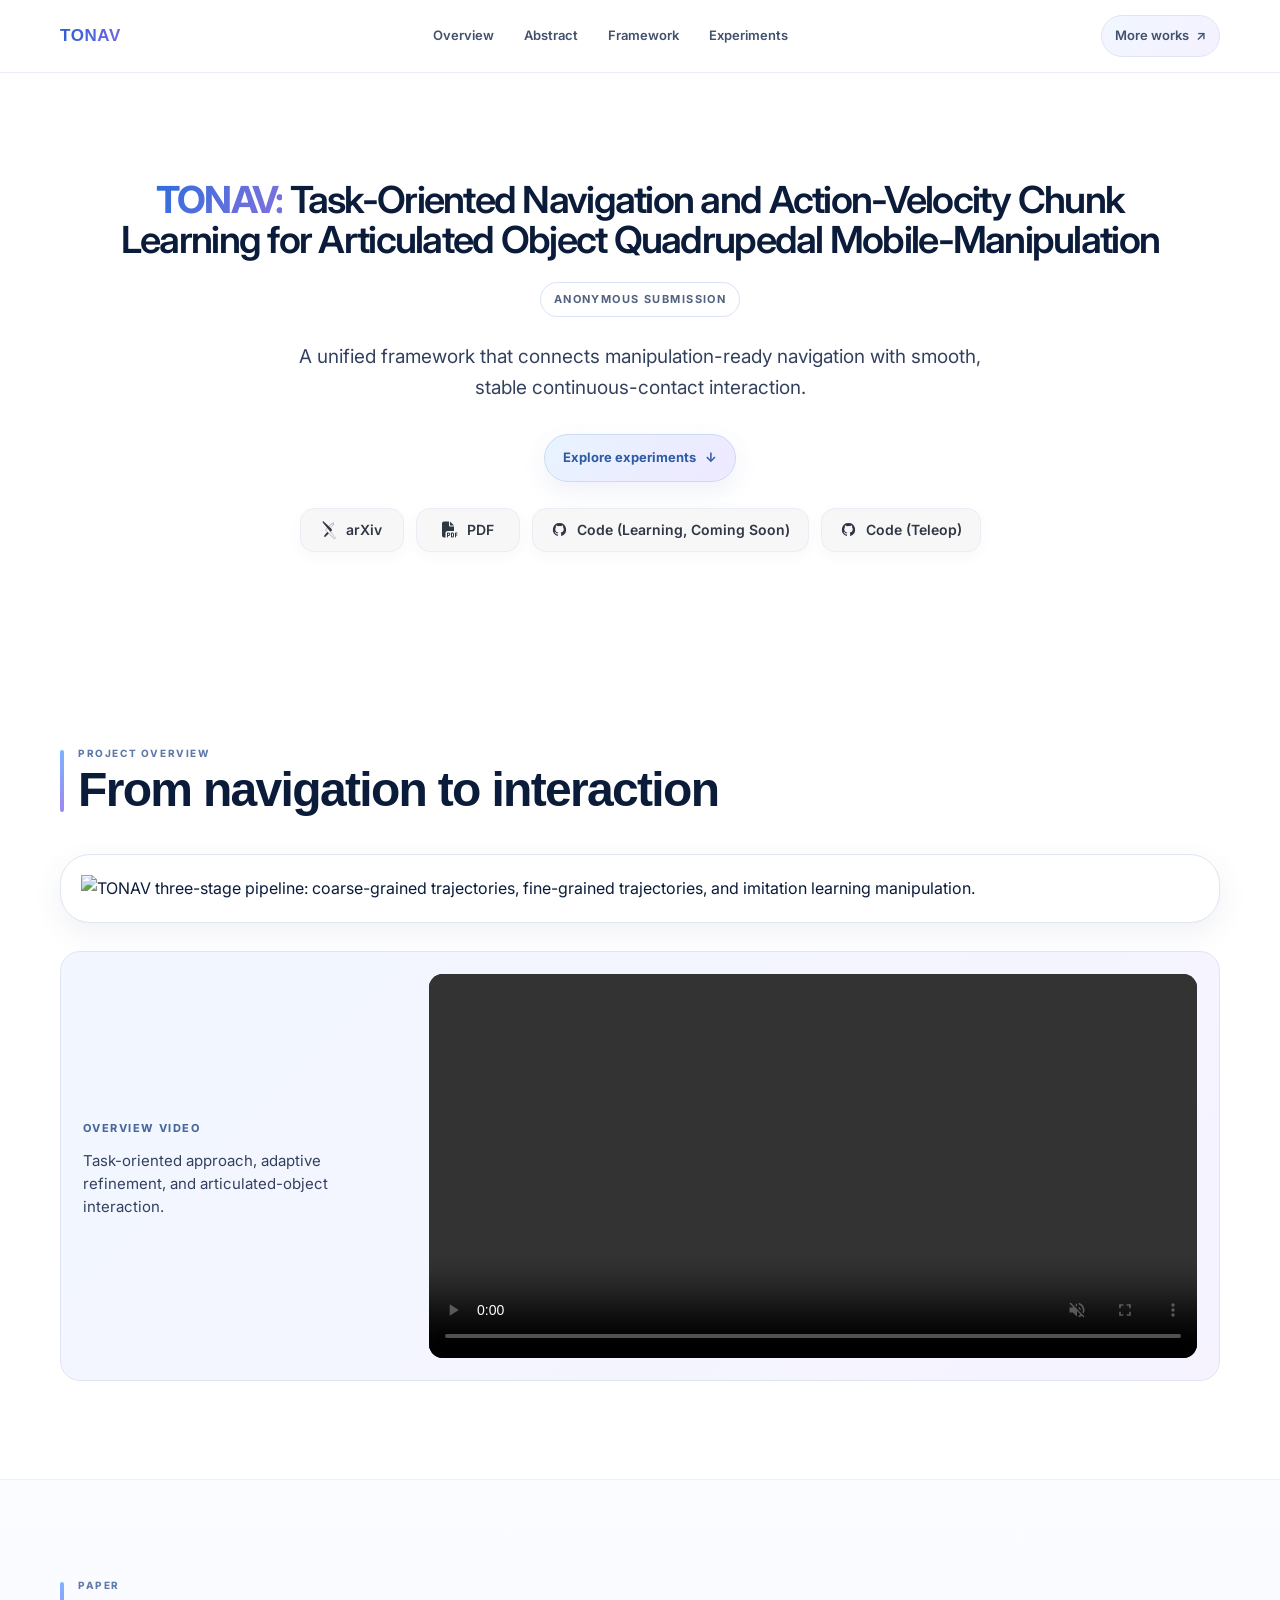
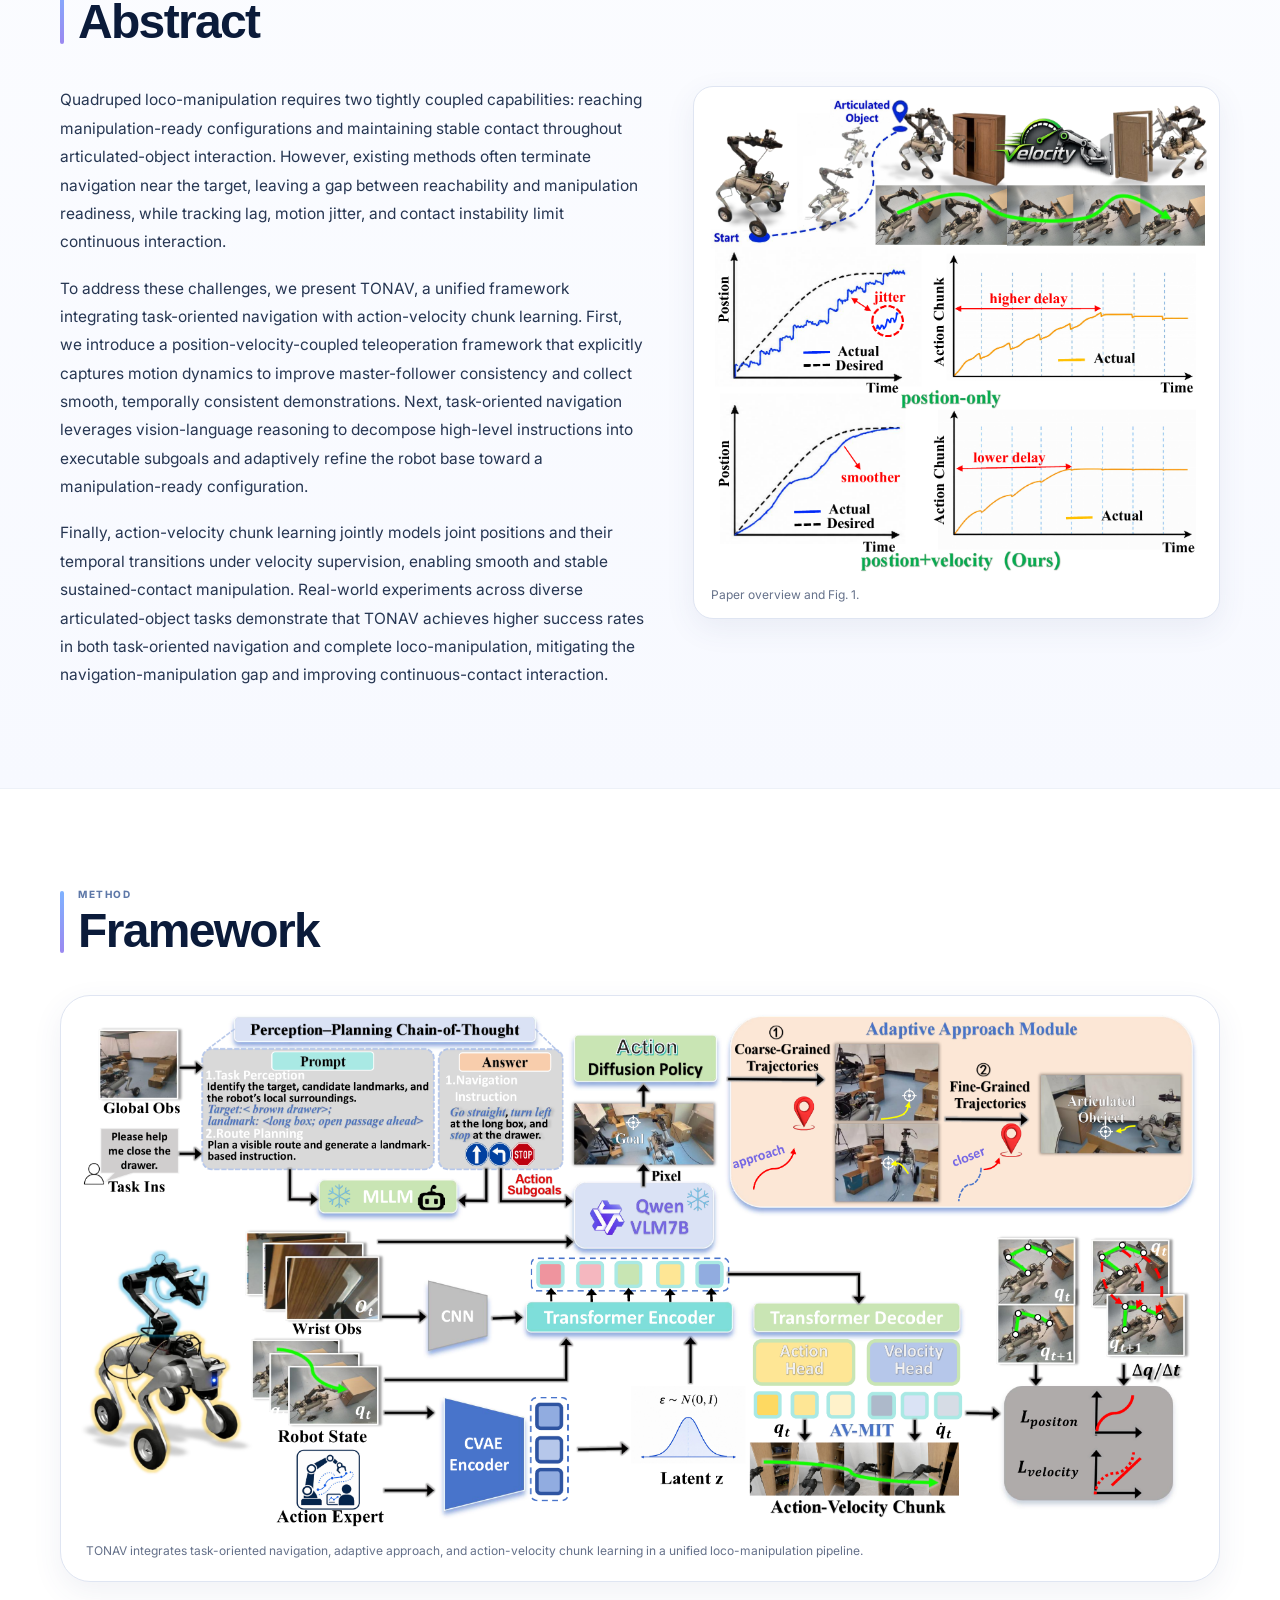
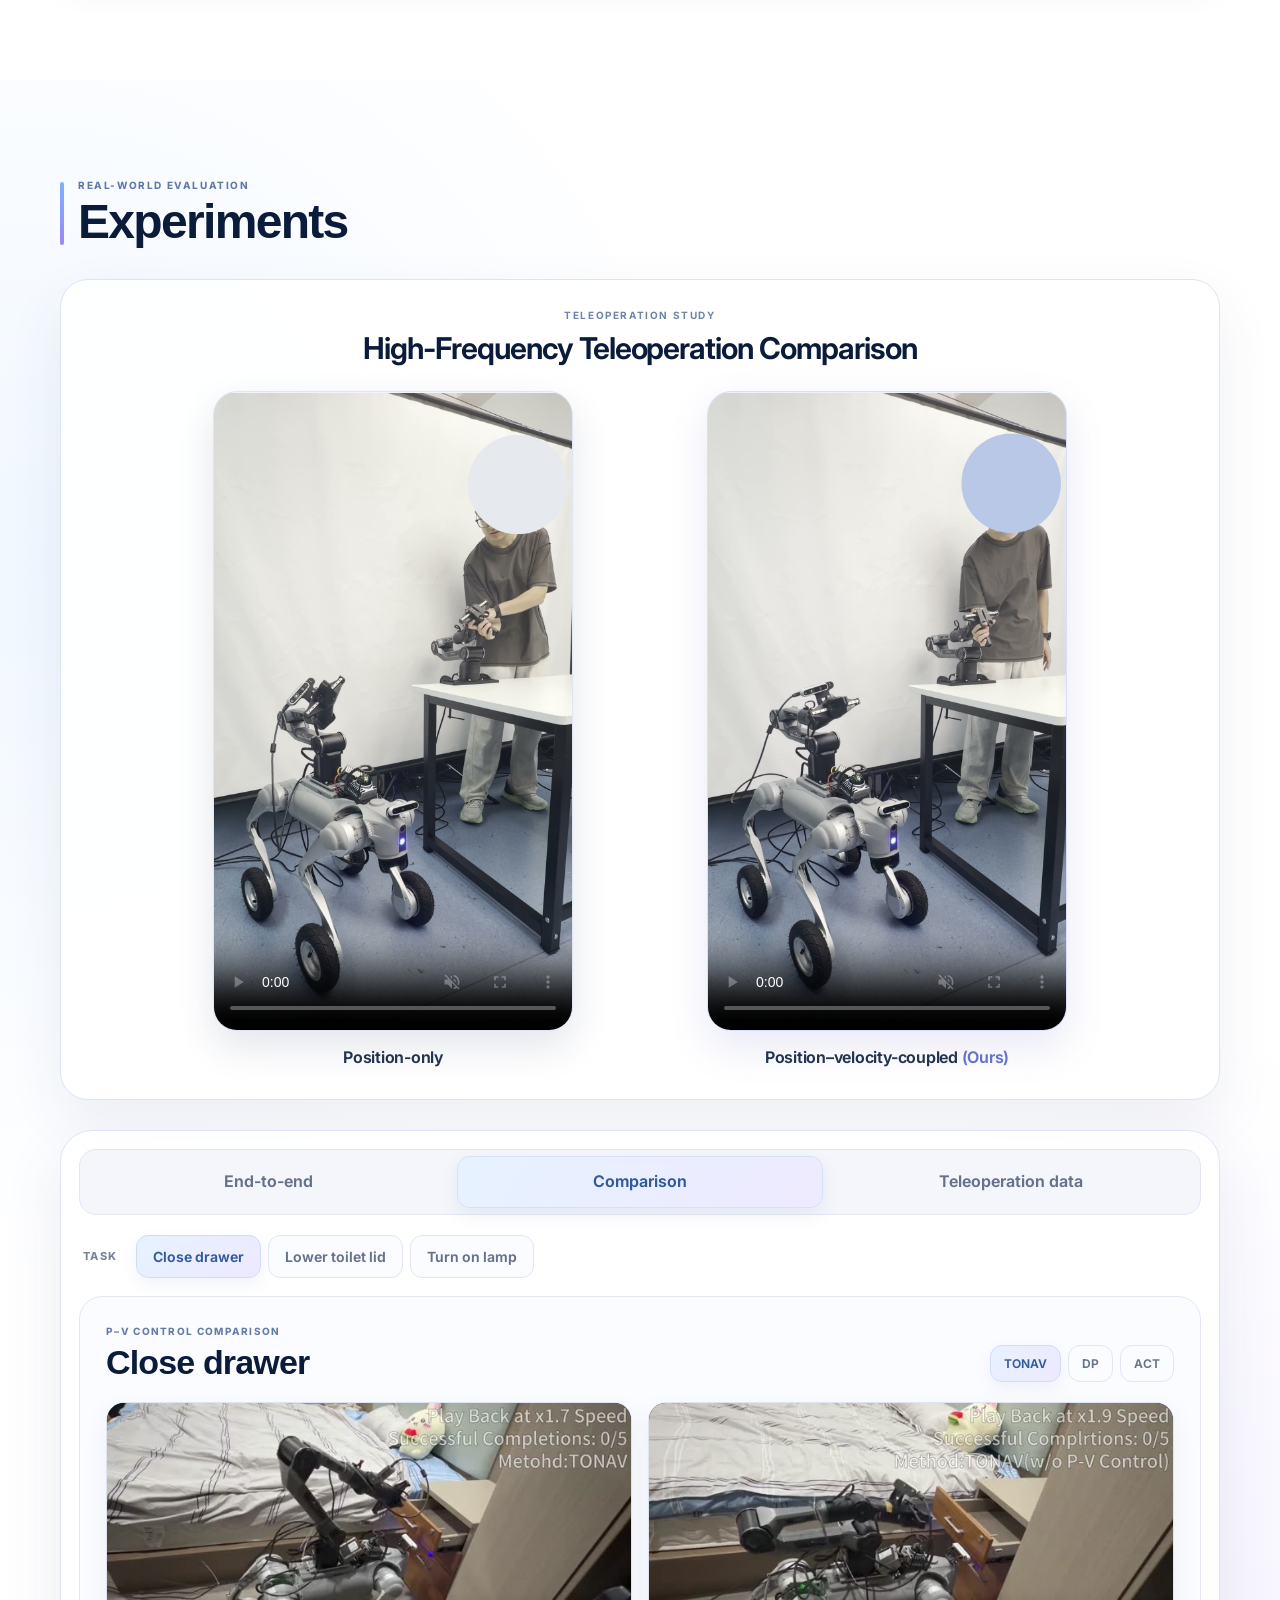
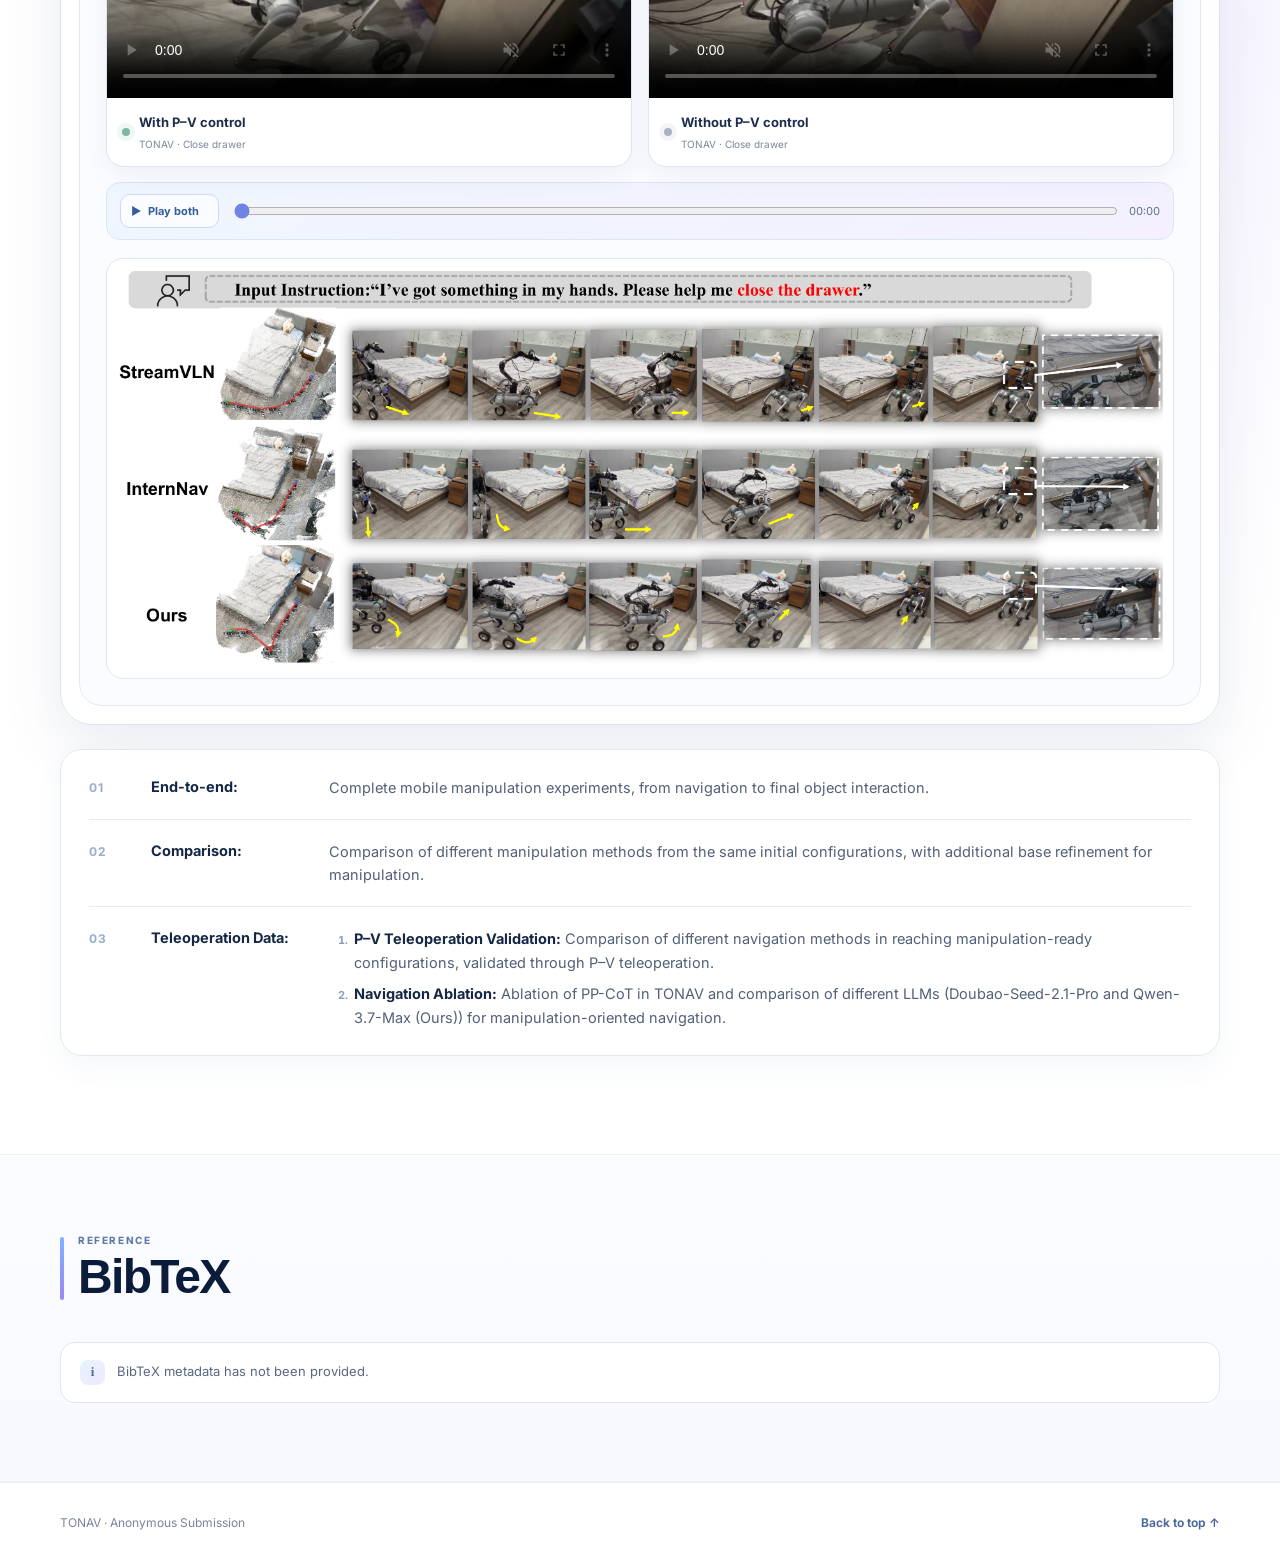
==== index.html @ 6c4e2a6d "Add high-frequency teleoperation comparison" ====
<!doctype html>
<html lang="en">
<head>
  <meta charset="utf-8">
  <meta name="viewport" content="width=device-width, initial-scale=1">
  <meta name="theme-color" content="#f7f9ff">
  <meta name="description" content="TONAV: Task-Oriented Navigation and Action-Velocity Chunk Learning for Articulated Object Quadrupedal Mobile-Manipulation.">
  <meta property="og:title" content="TONAV">
  <meta property="og:description" content="Task-Oriented Navigation and Action-Velocity Chunk Learning for Articulated Object Quadrupedal Mobile-Manipulation.">
  <meta property="og:type" content="website">
  <meta property="og:url" content="https://anonymoussdaui.github.io/TONAV/">
  <meta property="og:image" content="https://anonymoussdaui.github.io/TONAV/static/images/web.png">
  <title>TONAV</title>

  <link rel="icon" type="image/png" sizes="64x64" href="static/images/favicon.png?v=20260811">
  <link rel="apple-touch-icon" href="static/images/tonav-logo.png?v=20260811">
  <link rel="preconnect" href="https://fonts.googleapis.com">
  <link rel="preconnect" href="https://fonts.gstatic.com" crossorigin>
  <link href="https://fonts.googleapis.com/css2?family=Inter:wght@400;500;600;700&amp;display=swap" rel="stylesheet">
  <link rel="stylesheet" href="static/css/index.css?v=20260821-1">
  <script src="static/js/index.js?v=20260820-4" defer></script>
</head>

<body>
  <a class="skip-link" href="#main-content">Skip to content</a>

  <header class="site-header">
    <nav class="nav-shell" aria-label="Primary navigation">
      <a class="brand" href="#top" aria-label="TONAV home">TONAV</a>
      <div class="nav-links">
        <a href="#overview">Overview</a>
        <a href="#abstract">Abstract</a>
        <a href="#framework">Framework</a>
        <a href="#experiments">Experiments</a>
      </div>
      <button class="works-trigger" type="button" aria-expanded="false" aria-controls="works-menu">
        More works
        <span aria-hidden="true">↗</span>
      </button>
      <div class="works-menu" id="works-menu" hidden>
        <p class="works-label">Related projects</p>
        <a href="https://haochen611.github.io/UFG/" target="_blank" rel="noopener noreferrer">
          <span>UFG</span>
          <span aria-hidden="true">↗</span>
        </a>
        <a href="https://siiuuuuuu.github.io/DexPIE/" target="_blank" rel="noopener noreferrer">
          <span>DexPIE</span>
          <span aria-hidden="true">↗</span>
        </a>
      </div>
    </nav>
  </header>

  <main id="main-content">
    <section class="hero" id="top">
      <div class="hero-orb hero-orb-one" aria-hidden="true"></div>
      <div class="hero-orb hero-orb-two" aria-hidden="true"></div>
      <div class="page-shell hero-content">
        <h1>
          <span class="hero-title-line"><span class="hero-title-brand">TONAV:</span> Task-Oriented Navigation and Action-Velocity Chunk</span>
          <span class="hero-title-line">Learning for Articulated Object Quadrupedal Mobile-Manipulation</span>
        </h1>
        <p class="eyebrow hero-title-submission">Anonymous Submission</p>
        <p class="hero-summary">A unified framework that connects manipulation-ready navigation with smooth, stable continuous-contact interaction.</p>
        <a class="hero-link" href="#experiments">Explore experiments <span aria-hidden="true">↓</span></a>
        <div class="hero-resources" aria-label="Project resources">
          <button class="resource-pill resource-pill--compact" type="button">
            <img class="resource-icon resource-icon--arxiv" src="static/images/icons/arxiv.svg" alt="" aria-hidden="true">
            <span>arXiv</span>
          </button>
          <button class="resource-pill resource-pill--compact" type="button">
            <img class="resource-icon resource-icon--pdf" src="static/images/icons/file-pdf.svg" alt="" aria-hidden="true">
            <span>PDF</span>
          </button>
          <button class="resource-pill" type="button">
            <svg class="resource-icon resource-icon--github" viewBox="0 0 24 24" aria-hidden="true">
              <path d="M12 2.8a9.35 9.35 0 0 0-2.96 18.22c.47.09.64-.2.64-.45v-1.8c-2.62.57-3.17-1.11-3.17-1.11-.43-1.09-1.05-1.38-1.05-1.38-.86-.59.07-.58.07-.58.95.07 1.45.98 1.45.98.85 1.45 2.22 1.03 2.76.79.09-.61.33-1.03.6-1.27-2.09-.24-4.29-1.05-4.29-4.65 0-1.03.37-1.87.97-2.53-.1-.24-.42-1.2.09-2.5 0 0 .79-.25 2.58.97A8.9 8.9 0 0 1 12 7.18c.8 0 1.58.1 2.32.31 1.79-1.22 2.58-.97 2.58-.97.51 1.3.19 2.26.09 2.5.6.66.97 1.5.97 2.53 0 3.61-2.2 4.4-4.3 4.64.34.29.64.87.64 1.76v2.62c0 .25.17.54.65.45A9.35 9.35 0 0 0 12 2.8Z"></path>
            </svg>
            <span>Code (Learning, Coming Soon)</span>
          </button>
          <button class="resource-pill" type="button">
            <svg class="resource-icon resource-icon--github" viewBox="0 0 24 24" aria-hidden="true">
              <path d="M12 2.8a9.35 9.35 0 0 0-2.96 18.22c.47.09.64-.2.64-.45v-1.8c-2.62.57-3.17-1.11-3.17-1.11-.43-1.09-1.05-1.38-1.05-1.38-.86-.59.07-.58.07-.58.95.07 1.45.98 1.45.98.85 1.45 2.22 1.03 2.76.79.09-.61.33-1.03.6-1.27-2.09-.24-4.29-1.05-4.29-4.65 0-1.03.37-1.87.97-2.53-.1-.24-.42-1.2.09-2.5 0 0 .79-.25 2.58.97A8.9 8.9 0 0 1 12 7.18c.8 0 1.58.1 2.32.31 1.79-1.22 2.58-.97 2.58-.97.51 1.3.19 2.26.09 2.5.6.66.97 1.5.97 2.53 0 3.61-2.2 4.4-4.3 4.64.34.29.64.87.64 1.76v2.62c0 .25.17.54.65.45A9.35 9.35 0 0 0 12 2.8Z"></path>
            </svg>
            <span>Code (Teleop)</span>
          </button>
        </div>
      </div>
    </section>

    <section class="content-section overview-section" id="overview">
      <div class="page-shell">
        <div class="section-heading">
          <p>Project overview</p>
          <h2>From navigation to interaction</h2>
        </div>
        <figure class="media-card overview-figure">
          <img src="static/images/web.png" alt="TONAV three-stage pipeline: coarse-grained trajectories, fine-grained trajectories, and imitation learning manipulation.">
        </figure>
        <div class="project-video-card">
          <div class="project-video-copy">
            <span>Overview video</span>
            <p>Task-oriented approach, adaptive refinement, and articulated-object interaction.</p>
          </div>
          <video controls muted loop playsinline preload="metadata">
            <source src="static/videos/banner_video.mp4" type="video/mp4">
          </video>
        </div>
      </div>
    </section>

    <section class="content-section soft-section" id="abstract">
      <div class="page-shell">
        <div class="section-heading">
          <p>Paper</p>
          <h2>Abstract</h2>
        </div>
        <div class="abstract-layout">
          <div class="abstract-copy">
            <p>Quadruped loco-manipulation requires two tightly coupled capabilities: reaching manipulation-ready configurations and maintaining stable contact throughout articulated-object interaction. However, existing methods often terminate navigation near the target, leaving a gap between reachability and manipulation readiness, while tracking lag, motion jitter, and contact instability limit continuous interaction.</p>
            <p>To address these challenges, we present TONAV, a unified framework integrating task-oriented navigation with action-velocity chunk learning. First, we introduce a position-velocity-coupled teleoperation framework that explicitly captures motion dynamics to improve master-follower consistency and collect smooth, temporally consistent demonstrations. Next, task-oriented navigation leverages vision-language reasoning to decompose high-level instructions into executable subgoals and adaptively refine the robot base toward a manipulation-ready configuration.</p>
            <p>Finally, action-velocity chunk learning jointly models joint positions and their temporal transitions under velocity supervision, enabling smooth and stable sustained-contact manipulation. Real-world experiments across diverse articulated-object tasks demonstrate that TONAV achieves higher success rates in both task-oriented navigation and complete loco-manipulation, mitigating the navigation-manipulation gap and improving continuous-contact interaction.</p>
          </div>
          <figure class="paper-figure">
            <a class="figure-link" href="static/pdfs/fig1.pdf" target="_blank" rel="noopener noreferrer" aria-label="Open Figure 1 as a high-resolution PDF">
              <img src="static/images/fig1-hd.png" alt="Illustration of articulated-object quadrupedal loco-manipulation and the effect of position-velocity coupling." loading="lazy">
            </a>
            <figcaption>Paper overview and Fig. 1.</figcaption>
          </figure>
        </div>
      </div>
    </section>

    <section class="content-section" id="framework">
      <div class="page-shell">
        <div class="section-heading">
          <p>Method</p>
          <h2>Framework</h2>
        </div>
        <figure class="media-card framework-figure">
          <a class="figure-link" href="static/pdfs/pipeline.pdf" target="_blank" rel="noopener noreferrer" aria-label="Open the TONAV pipeline as a high-resolution PDF">
            <img src="static/images/pipeline-hd.png" alt="TONAV framework integrating perception-planning chain-of-thought, adaptive approach, and action-velocity chunk learning." loading="lazy">
          </a>
          <figcaption>TONAV integrates task-oriented navigation, adaptive approach, and action-velocity chunk learning in a unified loco-manipulation pipeline.</figcaption>
        </figure>
      </div>
    </section>

    <section class="content-section experiment-section" id="experiments">
      <div class="page-shell">
        <div class="section-heading experiment-heading">
          <p>Real-world evaluation</p>
          <h2>Experiments</h2>
        </div>

        <section class="teleop-comparison" aria-labelledby="teleop-comparison-title">
          <div class="teleop-comparison-heading">
            <p>Teleoperation study</p>
            <h3 id="teleop-comparison-title">High-Frequency Teleoperation Comparison</h3>
          </div>
          <div class="teleop-comparison-grid">
            <article class="teleop-comparison-card">
              <div class="teleop-comparison-media">
                <video controls muted loop playsinline preload="metadata" poster="static/videos/experiments/high-frequency-teleoperation/position-only.jpg?v=20260821-2" aria-label="Position-only high-frequency teleoperation demonstration">
                  <source src="static/videos/experiments/high-frequency-teleoperation/position-only.mp4?v=20260821-2" type="video/mp4">
                </video>
              </div>
              <p class="teleop-comparison-label">Position-only</p>
            </article>
            <article class="teleop-comparison-card teleop-comparison-card--ours">
              <div class="teleop-comparison-media">
                <video controls muted loop playsinline preload="metadata" poster="static/videos/experiments/high-frequency-teleoperation/position-velocity-coupled.jpg?v=20260821-2" aria-label="Position-velocity-coupled high-frequency teleoperation demonstration">
                  <source src="static/videos/experiments/high-frequency-teleoperation/position-velocity-coupled.mp4?v=20260821-2" type="video/mp4">
                </video>
              </div>
              <p class="teleop-comparison-label">Position–velocity-coupled <span>(Ours)</span></p>
            </article>
          </div>
        </section>

        <div class="experiment-browser" data-experiment-browser>
          <div class="experiment-tabs" role="tablist" aria-label="Experiment category">
            <button type="button" role="tab" aria-selected="false" data-mode="endtoend">End-to-end</button>
            <button class="is-active" type="button" role="tab" aria-selected="true" data-mode="comparison">Comparison</button>
            <button type="button" role="tab" aria-selected="false" data-mode="teledata">Teleoperation data</button>
          </div>

          <div class="experiment-controls" aria-label="Experiment task">
            <span class="control-label">Task</span>
            <div class="segmented-control" role="group" aria-label="Select a task">
              <button class="is-active" type="button" data-task="close-drawer">Close drawer</button>
              <button type="button" data-task="lower-toilet-lid">Lower toilet lid</button>
              <button type="button" data-task="turn-on-lamp">Turn on lamp</button>
            </div>
          </div>

          <section class="experiment-panel" role="tabpanel" data-panel="endtoend" hidden>
            <div class="panel-topline">
              <div>
                <p class="panel-kicker">Complete pipeline</p>
                <h3 data-endtoend-title>Close drawer</h3>
              </div>
            </div>
            <article class="video-card video-card-wide">
              <div class="video-frame">
                <video controls muted loop playsinline preload="metadata" data-endtoend-video>
                  <source src="static/videos/experiments/endtoend/close-drawer.mp4" type="video/mp4">
                </video>
              </div>
              <div class="video-meta">
                <span>End-to-end</span>
                <strong data-endtoend-caption>Close drawer</strong>
              </div>
            </article>
          </section>

          <section class="experiment-panel is-active" role="tabpanel" data-panel="comparison">
            <div class="panel-topline comparison-topline">
              <div>
                <p class="panel-kicker">P–V control comparison</p>
                <h3 data-comparison-title>Close drawer</h3>
              </div>
              <div class="method-control" role="group" aria-label="Select comparison method">
                <button class="is-active" type="button" data-method="tonav">TONAV</button>
                <button type="button" data-method="dp">DP</button>
                <button type="button" data-method="act">ACT</button>
              </div>
            </div>

            <div class="comparison-grid">
              <article class="video-card">
                <div class="video-frame">
                  <video controls muted loop playsinline preload="metadata" data-comparison-video="with-pv">
                    <source src="static/videos/experiments/comparison/close-drawer/tonav-with-pv.mp4" type="video/mp4">
                  </video>
                </div>
                <div class="video-meta">
                  <span class="status-dot" aria-hidden="true"></span>
                  <strong>With P–V control</strong>
                  <small data-comparison-caption="with-pv">TONAV · Close drawer</small>
                </div>
              </article>
              <article class="video-card">
                <div class="video-frame">
                  <video controls muted loop playsinline preload="metadata" data-comparison-video="without-pv">
                    <source src="static/videos/experiments/comparison/close-drawer/tonav-without-pv.mp4" type="video/mp4">
                  </video>
                </div>
                <div class="video-meta">
                  <span class="status-dot status-dot-muted" aria-hidden="true"></span>
                  <strong>Without P–V control</strong>
                  <small data-comparison-caption="without-pv">TONAV · Close drawer</small>
                </div>
              </article>
            </div>

            <div class="sync-bar">
              <button class="sync-button" type="button" data-sync-toggle>
                <span data-sync-symbol aria-hidden="true">▶</span>
                <span data-sync-label>Play both</span>
              </button>
              <input class="sync-range" type="range" min="0" max="1000" value="0" aria-label="Synchronized video position" data-sync-range>
              <span class="sync-time" data-sync-time>00:00</span>
            </div>

            <figure class="qualitative-figure">
              <a class="figure-link" href="static/pdfs/comparison.pdf" target="_blank" rel="noopener noreferrer" aria-label="Open the qualitative comparison as a high-resolution PDF">
                <img src="static/images/comparison-hd.png" alt="Qualitative trajectory comparison between StreamVLN, InternNav, and TONAV." loading="lazy">
              </a>
            </figure>
          </section>

          <section class="experiment-panel" role="tabpanel" data-panel="teledata" hidden>
            <div class="teledata-block teledata-block-pv">
              <div class="panel-topline teledata-topline">
                <div>
                  <p class="panel-kicker">P–V Teleoperation</p>
                  <h3 data-teledata-title>Close drawer</h3>
                </div>
                <div class="method-control" role="group" aria-label="Select teleoperation navigation setting">
                  <button class="is-active" type="button" data-teledata-method="tonav">TONAV</button>
                  <button type="button" data-teledata-method="internnav">InternNav</button>
                  <button type="button" data-teledata-method="streamvln">StreamVLN</button>
                </div>
              </div>
              <article class="video-card teledata-card">
                <div class="video-frame">
                  <video controls muted loop playsinline preload="metadata" data-teledata-video>
                    <source src="static/videos/experiments/teledata/close-drawer/tonav.mp4" type="video/mp4">
                  </video>
                </div>
                <div class="video-meta">
                  <span>Full-resolution demonstration</span>
                  <strong data-teledata-caption>TONAV · Close drawer</strong>
                </div>
              </article>
            </div>

            <div class="teledata-block navigation-ablation">
              <div class="ablation-heading">
                <div>
                  <p class="panel-kicker">Navigation Ablation</p>
                  <h3 data-ablation-title>Close drawer</h3>
                </div>
              </div>

              <div class="ablation-grid" aria-label="Navigation instruction decomposition comparison">
                <article class="ablation-card" data-ablation-card="doubao-without-ppcot">
                  <header>
                    <div>
                      <strong>Doubao-Seed-2.1-Pro</strong>
                      <span>w/o PP-CoT</span>
                    </div>
                  </header>
                  <video controls muted playsinline preload="none" data-ablation-video="doubao-without-ppcot">
                    <source src="static/videos/experiments/teledata/navigation-ablation/close-drawer/doubao-without-ppcot/run-1.mp4" type="video/mp4">
                  </video>
                </article>

                <article class="ablation-card" data-ablation-card="qwen-without-ppcot">
                  <header>
                    <div>
                      <strong>Qwen-3.7-Max</strong>
                      <span>w/o PP-CoT</span>
                    </div>
                  </header>
                  <video controls muted playsinline preload="none" data-ablation-video="qwen-without-ppcot">
                    <source src="static/videos/experiments/teledata/navigation-ablation/close-drawer/qwen-without-ppcot/run-1.mp4" type="video/mp4">
                  </video>
                </article>

                <article class="ablation-card" data-ablation-card="doubao-ppcot">
                  <header>
                    <div><strong>Doubao-Seed-2.1-Pro</strong></div>
                  </header>
                  <video controls muted playsinline preload="none" data-ablation-video="doubao-ppcot">
                    <source src="static/videos/experiments/teledata/navigation-ablation/close-drawer/doubao-ppcot/run-1.mp4" type="video/mp4">
                  </video>
                </article>

                <article class="ablation-card ablation-card-ours" data-ablation-card="qwen-ours">
                  <header>
                    <div>
                      <strong>Qwen-3.7-Max</strong>
                      <span>Ours</span>
                    </div>
                  </header>
                  <video controls muted playsinline preload="none" data-ablation-video="qwen-ours">
                    <source src="static/videos/experiments/teledata/navigation-ablation/close-drawer/qwen-ours/run-1.mp4" type="video/mp4">
                  </video>
                </article>
              </div>
            </div>
          </section>
        </div>

        <div class="experiment-notes" aria-label="Experiment category descriptions">
          <div class="note-row">
            <span class="note-index">01</span>
            <strong>End-to-end:</strong>
            <p>Complete mobile manipulation experiments, from navigation to final object interaction.</p>
          </div>
          <div class="note-row">
            <span class="note-index">02</span>
            <strong>Comparison:</strong>
            <p>Comparison of different manipulation methods from the same initial configurations, with additional base refinement for manipulation.</p>
          </div>
          <div class="note-row note-row--teledata">
            <span class="note-index">03</span>
            <div class="teledata-note-copy">
              <strong>Teleoperation Data:</strong>
              <ol class="teledata-note-list">
                <li><strong>P–V Teleoperation Validation:</strong> Comparison of different navigation methods in reaching manipulation-ready configurations, validated through P–V teleoperation.</li>
                <li><strong>Navigation Ablation:</strong> Ablation of PP-CoT in TONAV and comparison of different LLMs (Doubao-Seed-2.1-Pro and Qwen-3.7-Max (Ours)) for manipulation-oriented navigation.</li>
              </ol>
            </div>
          </div>
        </div>
      </div>
    </section>

    <section class="content-section soft-section citation-section" id="citation">
      <div class="page-shell">
        <div class="section-heading">
          <p>Reference</p>
          <h2>BibTeX</h2>
        </div>
        <div class="citation-pending">
          <span aria-hidden="true">i</span>
          <p>BibTeX metadata has not been provided.</p>
        </div>
      </div>
    </section>
  </main>

  <footer>
    <div class="page-shell footer-inner">
      <p>TONAV · Anonymous Submission</p>
      <a href="#top">Back to top ↑</a>
    </div>
  </footer>
</body>
</html>
---- static/css/index.css ----
:root {
  --ink: #0b1b3a;
  --ink-soft: #33415f;
  --muted: #65718a;
  --line: #dfe5f2;
  --line-strong: #cdd8ee;
  --paper: #ffffff;
  --wash: #f7f9ff;
  --wash-blue: #eef5ff;
  --wash-violet: #f3efff;
  --blue: #4778e8;
  --violet: #7669e7;
  --blue-deep: #285fcf;
  --success: #63a68e;
  --shadow: 0 22px 60px rgba(60, 82, 132, 0.11);
  --shadow-soft: 0 10px 30px rgba(60, 82, 132, 0.08);
  --radius-lg: 30px;
  --radius-md: 20px;
  --radius-sm: 13px;
  --page: 1160px;
}

* {
  box-sizing: border-box;
}

html {
  scroll-behavior: smooth;
  scroll-padding-top: 88px;
}

body {
  margin: 0;
  color: var(--ink);
  background: var(--paper);
  font-family: "Inter", -apple-system, BlinkMacSystemFont, "Segoe UI", sans-serif;
  font-size: 16px;
  line-height: 1.65;
  text-rendering: optimizeLegibility;
  -webkit-font-smoothing: antialiased;
}

button,
input {
  font: inherit;
}

button,
a {
  -webkit-tap-highlight-color: transparent;
}

button {
  color: inherit;
}

a {
  color: inherit;
  text-decoration: none;
}

img,
video {
  display: block;
  max-width: 100%;
}

figure,
p,
h1,
h2,
h3 {
  margin: 0;
}

[hidden] {
  display: none !important;
}

.skip-link {
  position: fixed;
  z-index: 1000;
  top: 12px;
  left: 12px;
  padding: 9px 14px;
  border-radius: 10px;
  background: var(--ink);
  color: white;
  transform: translateY(-180%);
  transition: transform 180ms ease;
}

.skip-link:focus {
  transform: translateY(0);
}

.page-shell {
  width: min(calc(100% - 48px), var(--page));
  margin-inline: auto;
}

.site-header {
  position: sticky;
  z-index: 100;
  top: 0;
  padding: 12px 20px;
  border-bottom: 1px solid rgba(222, 229, 243, 0.72);
  background: rgba(255, 255, 255, 0.82);
  -webkit-backdrop-filter: blur(20px) saturate(160%);
  backdrop-filter: blur(20px) saturate(160%);
}

.nav-shell {
  position: relative;
  display: grid;
  grid-template-columns: auto 1fr auto;
  align-items: center;
  width: min(100%, var(--page));
  min-height: 48px;
  margin-inline: auto;
}

.brand {
  font-family: Arial, Helvetica, sans-serif;
  font-size: 17px;
  font-weight: 800;
  letter-spacing: 0.035em;
  background: linear-gradient(115deg, var(--blue-deep), var(--violet));
  -webkit-background-clip: text;
  background-clip: text;
  color: transparent;
}

.nav-links {
  display: flex;
  justify-content: center;
  gap: 30px;
}

.nav-links a,
.works-trigger {
  color: #41506b;
  font-size: 13px;
  font-weight: 600;
  transition: color 160ms ease;
}

.nav-links a:hover,
.nav-links a:focus-visible,
.works-trigger:hover,
.works-trigger:focus-visible {
  color: var(--blue-deep);
}

.works-trigger {
  display: inline-flex;
  align-items: center;
  gap: 7px;
  padding: 9px 13px;
  border: 1px solid var(--line);
  border-radius: 999px;
  background: linear-gradient(135deg, #f1f7ff, #f5f1ff);
  cursor: pointer;
}

.works-menu {
  position: absolute;
  top: calc(100% + 12px);
  right: 0;
  width: 220px;
  padding: 10px;
  border: 1px solid var(--line);
  border-radius: 17px;
  background: rgba(255, 255, 255, 0.98);
  box-shadow: var(--shadow);
}

.works-label {
  padding: 6px 10px 8px;
  color: var(--muted);
  font-size: 10px;
  font-weight: 700;
  letter-spacing: 0.13em;
  text-transform: uppercase;
}

.works-menu a {
  display: flex;
  align-items: center;
  justify-content: space-between;
  padding: 10px;
  border-radius: 11px;
  font-size: 14px;
  font-weight: 650;
}

.works-menu a:hover,
.works-menu a:focus-visible {
  background: linear-gradient(135deg, var(--wash-blue), var(--wash-violet));
}

.hero {
  position: relative;
  overflow: hidden;
  padding: 106px 0 96px;
  background: #ffffff;
}

.hero-orb {
  display: none;
}

.hero-orb-one {
  top: -150px;
  left: 4%;
  background: #bfddff;
}

.hero-orb-two {
  right: 4%;
  bottom: -175px;
  background: #d8ceff;
}

.hero-content {
  position: relative;
  z-index: 1;
  width: min(calc(100% - 48px), 1500px);
  max-width: 1500px;
  text-align: center;
}

.eyebrow {
  display: inline-flex;
  padding: 7px 13px;
  border: 1px solid #d9e2f7;
  border-radius: 999px;
  background: rgba(255, 255, 255, 0.72);
  color: #53627f;
  font-size: 11px;
  font-weight: 700;
  letter-spacing: 0.13em;
  text-transform: uppercase;
}

.hero h1 {
  max-width: 1500px;
  margin: 0 auto;
  color: var(--ink);
  font-family: "Inter", Arial, Helvetica, sans-serif;
  font-size: clamp(34px, 3vw, 50px);
  font-weight: 600;
  letter-spacing: -0.045em;
  line-height: 1.06;
  transform: scaleY(0.97);
  transform-origin: center;
  white-space: nowrap;
}

.hero-title-brand {
  background: linear-gradient(115deg, #2f6edc 2%, #7470dd 82%);
  -webkit-background-clip: text;
  background-clip: text;
  color: transparent;
  font-weight: 700;
}

.hero-title-line {
  display: block;
}

.hero-title-submission {
  margin-top: 22px;
}

.hero-summary {
  max-width: 710px;
  margin: 24px auto 0;
  color: var(--ink-soft);
  font-size: clamp(16px, 2vw, 19px);
  line-height: 1.65;
}

.hero-link {
  display: inline-flex;
  align-items: center;
  gap: 9px;
  margin-top: 31px;
  padding: 12px 18px;
  border: 1px solid #ccdaf5;
  border-radius: 999px;
  background: linear-gradient(130deg, #e8f3ff, #eee9ff);
  box-shadow: 0 9px 24px rgba(74, 99, 174, 0.09);
  color: #2f5ba4;
  font-size: 13px;
  font-weight: 700;
  transition: transform 160ms ease, box-shadow 160ms ease;
}

.hero-link:hover,
.hero-link:focus-visible {
  transform: translateY(-2px);
  box-shadow: 0 13px 30px rgba(74, 99, 174, 0.14);
}

.hero-resources {
  display: flex;
  flex-wrap: wrap;
  align-items: center;
  justify-content: center;
  gap: 12px;
  width: min(100%, 840px);
  margin: 26px auto 0;
}

.resource-pill {
  display: inline-flex;
  min-height: 44px;
  align-items: center;
  justify-content: center;
  gap: 9px;
  padding: 10px 18px;
  border: 1px solid #e9edf5;
  border-radius: 14px;
  background: #f7f7f8;
  color: #303744;
  cursor: pointer;
  font-size: 14px;
  font-weight: 600;
  line-height: 1.25;
  white-space: nowrap;
  box-shadow: 0 4px 14px rgba(66, 82, 121, 0.04);
  transition: transform 160ms ease, border-color 160ms ease, background 160ms ease, box-shadow 160ms ease;
}

.resource-pill:hover,
.resource-pill:focus-visible {
  border-color: #d5def2;
  background: linear-gradient(135deg, #eef6ff, #f2efff);
  box-shadow: 0 9px 22px rgba(74, 99, 174, 0.12);
  transform: translateY(-2px);
}

.resource-pill:active {
  box-shadow: 0 3px 10px rgba(74, 99, 174, 0.08);
  transform: translateY(0) scale(0.98);
}

.resource-pill--compact {
  min-width: 104px;
}

.resource-icon {
  width: 17px;
  height: 17px;
  flex: 0 0 17px;
  fill: currentColor;
  stroke: currentColor;
  stroke-width: 1.35;
  stroke-linecap: round;
  stroke-linejoin: round;
}

.resource-icon--github {
  stroke: none;
}

.resource-icon--arxiv {
  width: 16px;
  height: 18px;
  flex-basis: 16px;
}

.resource-icon--pdf {
  width: 16px;
  height: 17px;
  flex-basis: 16px;
}

.content-section {
  padding: 98px 0;
}

.soft-section {
  border-block: 1px solid #edf1f8;
  background: linear-gradient(180deg, #fbfcff, #f7f9ff);
}

.section-heading {
  position: relative;
  margin-bottom: 38px;
  padding-left: 18px;
}

.section-heading::before {
  content: "";
  position: absolute;
  top: 4px;
  bottom: 4px;
  left: 0;
  width: 4px;
  border-radius: 999px;
  background: linear-gradient(180deg, #7fb2ff, #9b88f0);
}

.section-heading > p {
  margin-bottom: 4px;
  color: #5e78a8;
  font-size: 10px;
  font-weight: 750;
  letter-spacing: 0.16em;
  line-height: 1.4;
  text-transform: uppercase;
}

.section-heading h2 {
  font-family: Arial, Helvetica, sans-serif;
  font-size: clamp(32px, 4.3vw, 48px);
  font-weight: 700;
  letter-spacing: -0.035em;
  line-height: 1.1;
}

.media-card {
  overflow: hidden;
  border: 1px solid var(--line);
  border-radius: var(--radius-lg);
  background: var(--paper);
  box-shadow: var(--shadow-soft);
}

.overview-figure {
  padding: 20px;
}

.overview-figure img,
.framework-figure img {
  width: 100%;
  height: auto;
}

.project-video-card {
  display: grid;
  grid-template-columns: minmax(220px, 0.42fr) minmax(0, 1fr);
  gap: 24px;
  align-items: center;
  margin-top: 28px;
  padding: 22px;
  border: 1px solid var(--line);
  border-radius: var(--radius-md);
  background: linear-gradient(135deg, #f2f7ff, #f6f3ff);
}

.project-video-copy span {
  color: #49689d;
  font-size: 11px;
  font-weight: 750;
  letter-spacing: 0.13em;
  text-transform: uppercase;
}

.project-video-copy p {
  margin-top: 9px;
  color: var(--ink-soft);
  font-size: 15px;
  line-height: 1.55;
}

.project-video-card video {
  width: 100%;
  border-radius: 14px;
  background: #0e1424;
}

.abstract-layout {
  display: grid;
  grid-template-columns: minmax(0, 1fr) minmax(360px, 0.9fr);
  gap: 48px;
  align-items: start;
}

.abstract-copy {
  color: #263652;
  font-size: 15.5px;
  line-height: 1.83;
}

.abstract-copy p + p {
  margin-top: 18px;
}

.paper-figure {
  overflow: hidden;
  padding: 12px;
  border: 1px solid var(--line);
  border-radius: var(--radius-md);
  background: white;
  box-shadow: var(--shadow-soft);
}

.paper-figure img {
  width: 100%;
  border-radius: 11px;
}

.paper-figure figcaption,
.framework-figure figcaption {
  padding: 13px 5px 2px;
  color: var(--muted);
  font-size: 12px;
  line-height: 1.55;
}

.framework-figure {
  padding: 18px;
}

.framework-figure figcaption {
  padding: 15px 7px 2px;
}

.experiment-section {
  overflow: hidden;
  background:
    radial-gradient(circle at 2% 18%, rgba(200, 226, 255, 0.26), transparent 28%),
    radial-gradient(circle at 98% 58%, rgba(222, 211, 255, 0.22), transparent 30%),
    #ffffff;
}

.experiment-heading {
  margin-bottom: 30px;
}

.teleop-comparison {
  margin-bottom: 30px;
  padding: 27px 30px 30px;
  border: 1px solid #dce4f3;
  border-radius: 28px;
  background: rgba(255, 255, 255, 0.94);
  box-shadow: 0 22px 56px rgba(48, 70, 116, 0.08);
}

.teleop-comparison-heading {
  text-align: center;
}

.teleop-comparison-heading > p {
  margin: 0 0 7px;
  color: #6f83ad;
  font-size: 10px;
  font-weight: 700;
  letter-spacing: 0.16em;
  text-transform: uppercase;
}

.teleop-comparison-heading h3 {
  margin: 0;
  color: var(--ink);
  font-size: clamp(22px, 2.4vw, 30px);
  font-weight: 650;
  letter-spacing: -0.035em;
  line-height: 1.2;
}

.teleop-comparison-grid {
  display: grid;
  grid-template-columns: repeat(2, minmax(0, 1fr));
  align-items: start;
  gap: clamp(32px, 7vw, 88px);
  width: min(100%, 900px);
  margin: 25px auto 0;
}

.teleop-comparison-card {
  min-width: 0;
  text-align: center;
}

.teleop-comparison-media {
  width: min(100%, 360px);
  aspect-ratio: 9 / 16;
  margin-inline: auto;
  overflow: hidden;
  border: 1px solid #dfe6f2;
  border-radius: 24px;
  background: #f2f4f8;
  box-shadow: 0 16px 38px rgba(36, 53, 91, 0.12);
}

.teleop-comparison-card--ours .teleop-comparison-media {
  border-color: #d7dffc;
  background: #eef1ff;
  box-shadow: 0 16px 40px rgba(89, 96, 190, 0.14);
}

.teleop-comparison-media video {
  display: block;
  width: 100%;
  height: 100%;
  object-fit: contain;
}

.teleop-comparison-label {
  margin: 15px 0 0;
  color: #233451;
  font-size: 16px;
  font-weight: 650;
  letter-spacing: -0.015em;
  line-height: 1.4;
}

.teleop-comparison-label span {
  color: #6573cf;
}

.experiment-browser {
  padding: 18px;
  border: 1px solid #dce4f3;
  border-radius: 32px;
  background: rgba(255, 255, 255, 0.9);
  box-shadow: var(--shadow);
}

.experiment-tabs {
  display: grid;
  grid-template-columns: repeat(3, 1fr);
  gap: 6px;
  padding: 6px;
  border: 1px solid #e2e7f2;
  border-radius: 17px;
  background: #f4f6fb;
}

.experiment-tabs button,
.segmented-control button,
.method-control button {
  border: 1px solid transparent;
  border-radius: 12px;
  background: transparent;
  color: #66718a;
  font-weight: 650;
  cursor: pointer;
  transition: color 160ms ease, background 160ms ease, border-color 160ms ease, box-shadow 160ms ease, transform 160ms ease;
}

.experiment-tabs button {
  min-height: 52px;
  padding: 11px 16px;
  font-size: 16px;
}

.experiment-tabs button:hover,
.segmented-control button:hover,
.method-control button:hover {
  color: #345d9e;
}

.experiment-tabs button.is-active,
.experiment-tabs button[aria-selected="true"] {
  border-color: #d6e1f8;
  background: linear-gradient(130deg, #e6f2ff, #eeeaff);
  box-shadow: 0 7px 18px rgba(73, 101, 166, 0.09);
  color: #315a9d;
}

.experiment-controls {
  display: flex;
  align-items: center;
  gap: 18px;
  margin: 20px 4px 0;
}

.control-label {
  flex: 0 0 auto;
  color: #78839a;
  font-size: 11px;
  font-weight: 750;
  letter-spacing: 0.13em;
  text-transform: uppercase;
}

.segmented-control,
.method-control {
  display: flex;
  flex-wrap: wrap;
  gap: 7px;
}

.segmented-control button,
.method-control button {
  padding: 8px 13px;
  border-color: #e0e6f2;
  background: #fbfcff;
  font-size: 12px;
}

.segmented-control button {
  min-height: 42px;
  padding: 9px 16px;
  font-size: 14px;
}

.segmented-control button.is-active,
.method-control button.is-active {
  border-color: #cfdcf6;
  background: linear-gradient(130deg, #e6f2ff, #ede9ff);
  box-shadow: 0 6px 15px rgba(74, 99, 174, 0.08);
  color: #315b9f;
}

.experiment-panel {
  margin-top: 18px;
  padding: 26px;
  border: 1px solid #e2e7f2;
  border-radius: 23px;
  background: #fbfcff;
}

.panel-topline {
  display: flex;
  align-items: end;
  justify-content: space-between;
  gap: 18px;
  margin-bottom: 20px;
}

.panel-kicker {
  margin-bottom: 4px;
  color: #647ba7;
  font-size: 10px;
  font-weight: 750;
  letter-spacing: 0.13em;
  text-transform: uppercase;
}

.panel-topline h3 {
  font-family: Arial, Helvetica, sans-serif;
  font-size: clamp(25px, 3vw, 34px);
  font-weight: 700;
  letter-spacing: -0.025em;
  line-height: 1.15;
}

.comparison-grid {
  display: grid;
  grid-template-columns: repeat(2, minmax(0, 1fr));
  gap: 16px;
}

.video-card {
  overflow: hidden;
  border: 1px solid #dfe5f0;
  border-radius: 18px;
  background: white;
  box-shadow: 0 9px 26px rgba(60, 82, 132, 0.07);
}

.video-frame {
  overflow: hidden;
  aspect-ratio: 16 / 9;
  background: #0c1322;
}

.video-frame video {
  width: 100%;
  height: 100%;
  object-fit: contain;
  background: #0c1322;
}

.video-meta {
  display: grid;
  grid-template-columns: auto 1fr;
  gap: 2px 9px;
  align-items: center;
  min-height: 68px;
  padding: 13px 15px;
}

.video-meta > span:not(.status-dot) {
  grid-column: 1 / -1;
  color: #6f7c94;
  font-size: 10px;
  font-weight: 750;
  letter-spacing: 0.1em;
  text-transform: uppercase;
}

.video-meta strong {
  color: #1e2e4b;
  font-size: 13px;
  font-weight: 700;
}

.video-meta small {
  grid-column: 2;
  color: #7a869c;
  font-size: 10px;
}

.status-dot {
  grid-row: 1 / span 2;
  width: 8px;
  height: 8px;
  border-radius: 50%;
  background: #7db6a1;
  box-shadow: 0 0 0 5px rgba(125, 182, 161, 0.12);
}

.status-dot-muted {
  background: #a9b3c6;
  box-shadow: 0 0 0 5px rgba(169, 179, 198, 0.13);
}

.video-card-wide .video-frame,
.teledata-card .video-frame {
  aspect-ratio: 16 / 8.3;
}

.video-card-wide .video-meta,
.teledata-card .video-meta {
  grid-template-columns: 1fr;
  gap: 3px;
}

.video-card-wide .video-meta strong,
.teledata-card .video-meta strong {
  font-size: 14px;
}

.sync-bar {
  display: grid;
  grid-template-columns: auto 1fr auto;
  gap: 13px;
  align-items: center;
  margin-top: 15px;
  padding: 11px 13px;
  border: 1px solid #dce5f5;
  border-radius: 14px;
  background: linear-gradient(130deg, #eff6ff, #f4f0ff);
}

.sync-button {
  display: inline-flex;
  align-items: center;
  gap: 7px;
  min-width: 99px;
  padding: 7px 10px;
  border: 1px solid #ccd9f3;
  border-radius: 10px;
  background: rgba(255, 255, 255, 0.72);
  color: #345c9e;
  font-size: 11px;
  font-weight: 700;
  cursor: pointer;
}

.sync-range {
  width: 100%;
  accent-color: #7084e1;
  cursor: pointer;
}

.sync-time {
  color: #60708c;
  font-variant-numeric: tabular-nums;
  font-size: 11px;
}

.qualitative-figure {
  margin-top: 18px;
  padding: 10px;
  border: 1px solid #e0e6f1;
  border-radius: 17px;
  background: white;
}

.qualitative-figure img {
  width: 100%;
  border-radius: 10px;
}

.figure-link {
  display: block;
}

.teledata-card {
  max-width: 980px;
  margin-inline: auto;
}

.teledata-block + .teledata-block {
  margin-top: 38px;
  padding-top: 34px;
  border-top: 1px solid #e1e7f2;
}

.ablation-heading {
  display: flex;
  align-items: end;
  justify-content: space-between;
  gap: 24px;
}

.ablation-heading h3 {
  font-family: Arial, Helvetica, sans-serif;
  font-size: clamp(25px, 3vw, 34px);
  font-weight: 700;
  letter-spacing: -0.025em;
  line-height: 1.15;
}

.ablation-grid {
  display: grid;
  grid-template-columns: repeat(2, minmax(0, 1fr));
  gap: 15px;
  margin-top: 18px;
}

.ablation-card {
  padding: 12px;
  border: 1px solid #dfe5f0;
  border-radius: 17px;
  background: #ffffff;
  box-shadow: 0 8px 24px rgba(60, 82, 132, 0.055);
}

.ablation-card-ours {
  border-color: #d6e1f5;
  background: linear-gradient(145deg, #ffffff 40%, #f8faff);
}

.ablation-card header {
  display: flex;
  align-items: center;
  justify-content: space-between;
  gap: 12px;
  min-height: 48px;
  padding: 2px 3px 10px;
}

.ablation-card header strong,
.ablation-card header span {
  display: block;
}

.ablation-card header strong {
  color: #1b2c49;
  font-size: 13px;
  line-height: 1.35;
}

.ablation-card header div > span {
  margin-top: 2px;
  color: #78849a;
  font-size: 10px;
  font-weight: 650;
}

.ablation-card video {
  width: 100%;
  aspect-ratio: 16 / 9;
  border-radius: 10px;
  background: #0c1322;
  object-fit: contain;
}

.experiment-notes {
  margin-top: 24px;
  padding: 6px 28px;
  border: 1px solid #e2e7f1;
  border-radius: 22px;
  background: rgba(255, 255, 255, 0.94);
  box-shadow: 0 9px 28px rgba(60, 82, 132, 0.055);
}

.note-row {
  display: grid;
  grid-template-columns: 44px 160px minmax(0, 1fr);
  gap: 18px;
  align-items: start;
  padding: 20px 0;
  color: #31415e;
  line-height: 1.6;
}

.note-row + .note-row {
  border-top: 1px solid #e8ecf4;
}

.note-index {
  color: #9aabca;
  padding-top: 2px;
  font-size: 12px;
  font-weight: 700;
  letter-spacing: 0.08em;
}

.note-row strong {
  color: #142745;
  font-size: 14.5px;
  line-height: 1.55;
}

.note-row p {
  color: #536078;
  font-size: 14.5px;
}

.note-row--teledata {
  grid-template-columns: 44px minmax(0, 1fr);
  align-items: start;
}

.teledata-note-copy {
  display: grid;
  grid-template-columns: 160px minmax(0, 1fr);
  gap: 18px;
}

.teledata-note-list {
  display: grid;
  gap: 8px;
  margin: 0;
  padding-left: 22px;
  color: #536078;
  font-size: 14.5px;
  line-height: 1.6;
}

.teledata-note-list li {
  padding-left: 3px;
}

.teledata-note-list li::marker {
  color: #8d9dbc;
  font-size: 11px;
  font-weight: 700;
}

.teledata-note-list strong {
  color: #142745;
}

.citation-section {
  padding-block: 78px;
}

.citation-pending {
  display: flex;
  align-items: center;
  gap: 12px;
  padding: 17px 19px;
  border: 1px solid #dfe6f4;
  border-radius: 15px;
  background: white;
  color: #5a6780;
  font-size: 13px;
}

.citation-pending > span {
  display: grid;
  place-items: center;
  width: 25px;
  height: 25px;
  border-radius: 8px;
  background: linear-gradient(135deg, #e7f2ff, #eeeaff);
  color: #4d6aa6;
  font-family: Georgia, serif;
  font-weight: 700;
}

footer {
  padding: 30px 0 36px;
  border-top: 1px solid #e9edf4;
  background: white;
}

.footer-inner {
  display: flex;
  align-items: center;
  justify-content: space-between;
  gap: 20px;
  color: #7a8599;
  font-size: 12px;
}

.footer-inner a {
  color: #4b679a;
  font-weight: 650;
}

:focus-visible {
  outline: 3px solid rgba(91, 131, 222, 0.34);
  outline-offset: 3px;
}

@media (max-width: 900px) {
  .nav-links {
    gap: 18px;
  }

  .hero h1 {
    white-space: normal;
  }

  .abstract-layout {
    grid-template-columns: 1fr;
    gap: 32px;
  }

  .paper-figure {
    max-width: 680px;
    margin-inline: auto;
  }

  .project-video-card {
    grid-template-columns: 1fr;
  }
}

@media (max-width: 720px) {
  html {
    scroll-padding-top: 74px;
  }

  .page-shell {
    width: min(calc(100% - 28px), var(--page));
  }

  .site-header {
    padding: 8px 14px;
  }

  .nav-shell {
    grid-template-columns: auto 1fr auto;
  }

  .nav-links {
    display: none;
  }

  .brand {
    grid-column: 1;
  }

  .works-trigger {
    grid-column: 3;
  }

  .hero {
    padding: 78px 0 68px;
  }

  .hero h1 {
    font-size: clamp(34px, 10.6vw, 50px);
  }

  .hero-summary {
    font-size: 15px;
  }

  .hero-resources {
    display: grid;
    grid-template-columns: repeat(2, minmax(0, 1fr));
    gap: 10px;
    width: min(100%, 500px);
    margin-top: 24px;
  }

  .resource-pill,
  .resource-pill--compact {
    width: 100%;
    min-width: 0;
    min-height: 46px;
    padding-inline: 10px;
    font-size: 12px;
    white-space: normal;
  }

  .content-section {
    padding: 72px 0;
  }

  .section-heading {
    margin-bottom: 28px;
  }

  .overview-figure,
  .framework-figure {
    padding: 8px;
    border-radius: 18px;
  }

  .project-video-card {
    gap: 16px;
    padding: 16px;
  }

  .abstract-copy {
    font-size: 14.5px;
    line-height: 1.76;
  }

  .teleop-comparison {
    margin-bottom: 22px;
    padding: 22px 14px 25px;
    border-radius: 22px;
  }

  .teleop-comparison-heading h3 {
    font-size: 22px;
  }

  .teleop-comparison-grid {
    grid-template-columns: 1fr;
    gap: 30px;
    margin-top: 21px;
  }

  .teleop-comparison-media {
    width: min(100%, 330px);
    border-radius: 20px;
  }

  .teleop-comparison-label {
    margin-top: 12px;
    font-size: 15px;
  }

  .experiment-browser {
    padding: 10px;
    border-radius: 22px;
  }

  .experiment-tabs {
    grid-template-columns: 1fr;
  }

  .experiment-tabs button {
    min-height: 44px;
    padding: 10px 12px;
    font-size: 14.5px;
  }

  .experiment-controls {
    display: block;
    margin: 16px 4px 0;
  }

  .segmented-control {
    display: grid;
    grid-template-columns: repeat(3, 1fr);
    margin-top: 7px;
  }

  .segmented-control button {
    padding-inline: 7px;
    min-height: 44px;
    font-size: 12.5px;
    line-height: 1.25;
  }

  .experiment-panel {
    margin-top: 13px;
    padding: 15px;
    border-radius: 18px;
  }

  .panel-topline {
    display: block;
  }

  .method-control {
    margin-top: 13px;
  }

  .ablation-heading {
    display: block;
  }

  .teledata-block + .teledata-block {
    margin-top: 30px;
    padding-top: 27px;
  }

  .ablation-grid {
    grid-template-columns: 1fr;
  }

  .comparison-grid {
    grid-template-columns: 1fr;
  }

  .video-card-wide .video-frame,
  .teledata-card .video-frame,
  .video-frame {
    aspect-ratio: 16 / 9;
  }

  .sync-bar {
    grid-template-columns: auto 1fr;
  }

  .sync-range {
    grid-column: 1 / -1;
    grid-row: 2;
  }

  .sync-time {
    grid-column: 2;
    grid-row: 1;
    justify-self: end;
  }

  .experiment-notes {
    padding-inline: 14px;
  }

  .note-row {
    grid-template-columns: 30px 1fr;
    gap: 5px 10px;
    padding: 17px 0;
  }

  .note-row strong {
    font-size: 14.5px;
  }

  .note-row p,
  .teledata-note-list {
    font-size: 13.5px;
    line-height: 1.65;
  }

  .note-index {
    grid-row: 1 / span 2;
  }

  .note-row p {
    grid-column: 2;
  }

  .note-row--teledata {
    grid-template-columns: 30px minmax(0, 1fr);
  }

  .teledata-note-copy {
    grid-template-columns: 1fr;
    gap: 7px;
  }

  .teledata-note-list {
    gap: 8px;
    padding-left: 18px;
    overflow-wrap: anywhere;
  }

  .footer-inner {
    align-items: flex-start;
    flex-direction: column;
    gap: 6px;
  }
}

@media (prefers-reduced-motion: reduce) {
  html {
    scroll-behavior: auto;
  }

  *,
  *::before,
  *::after {
    animation-duration: 0.01ms !important;
    animation-iteration-count: 1 !important;
    transition-duration: 0.01ms !important;
  }
}
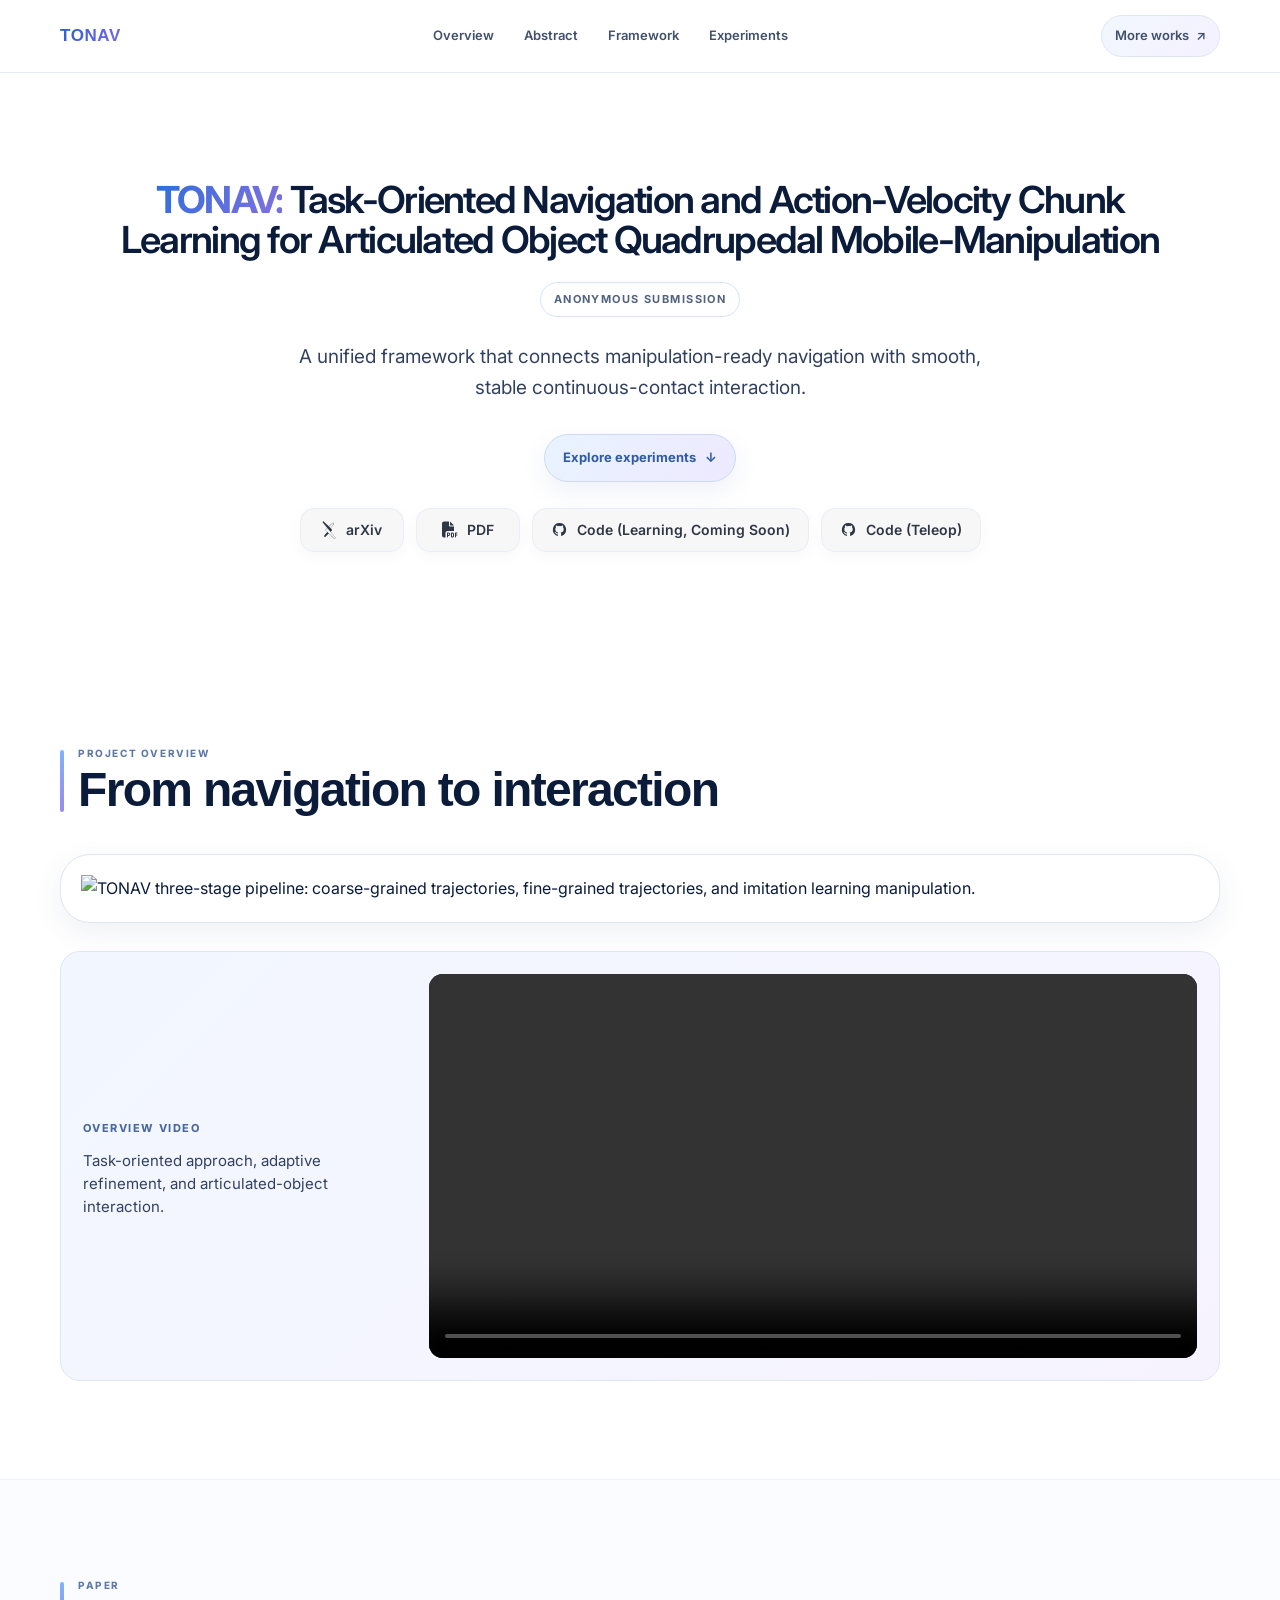
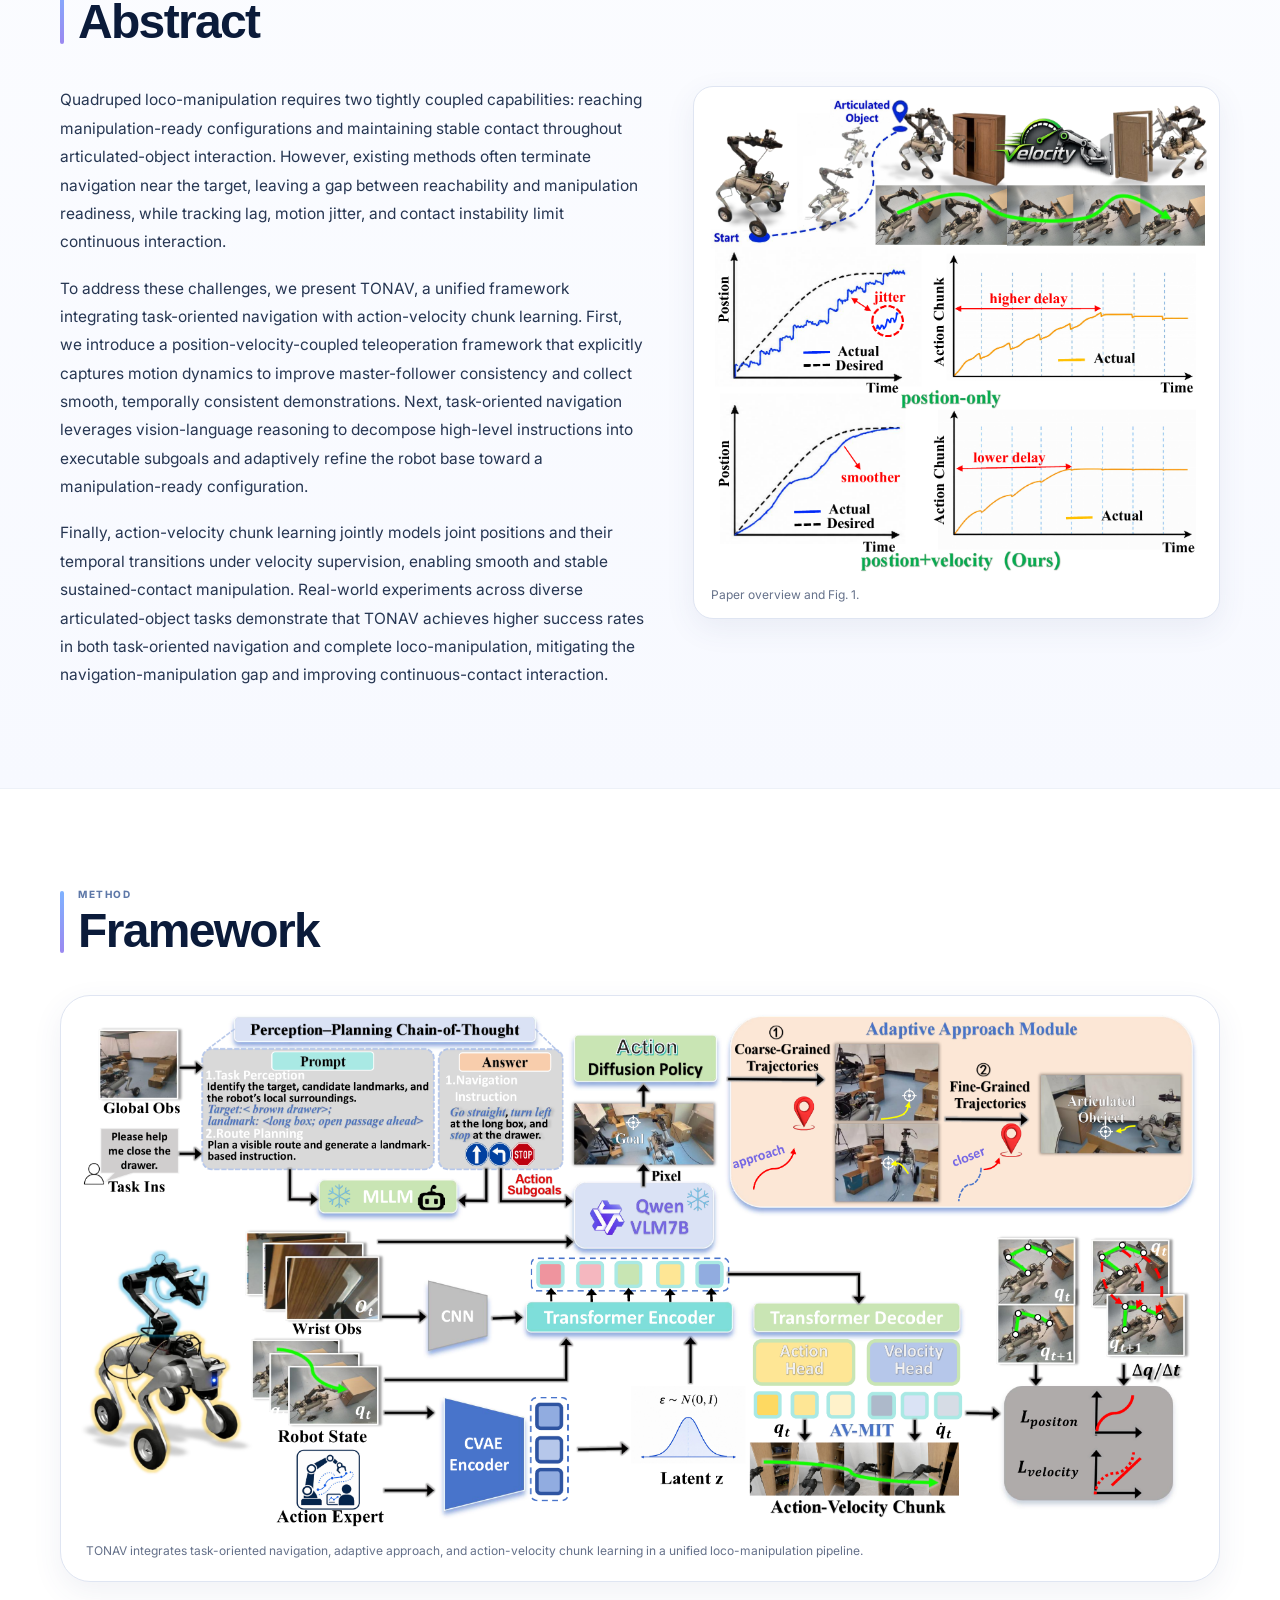
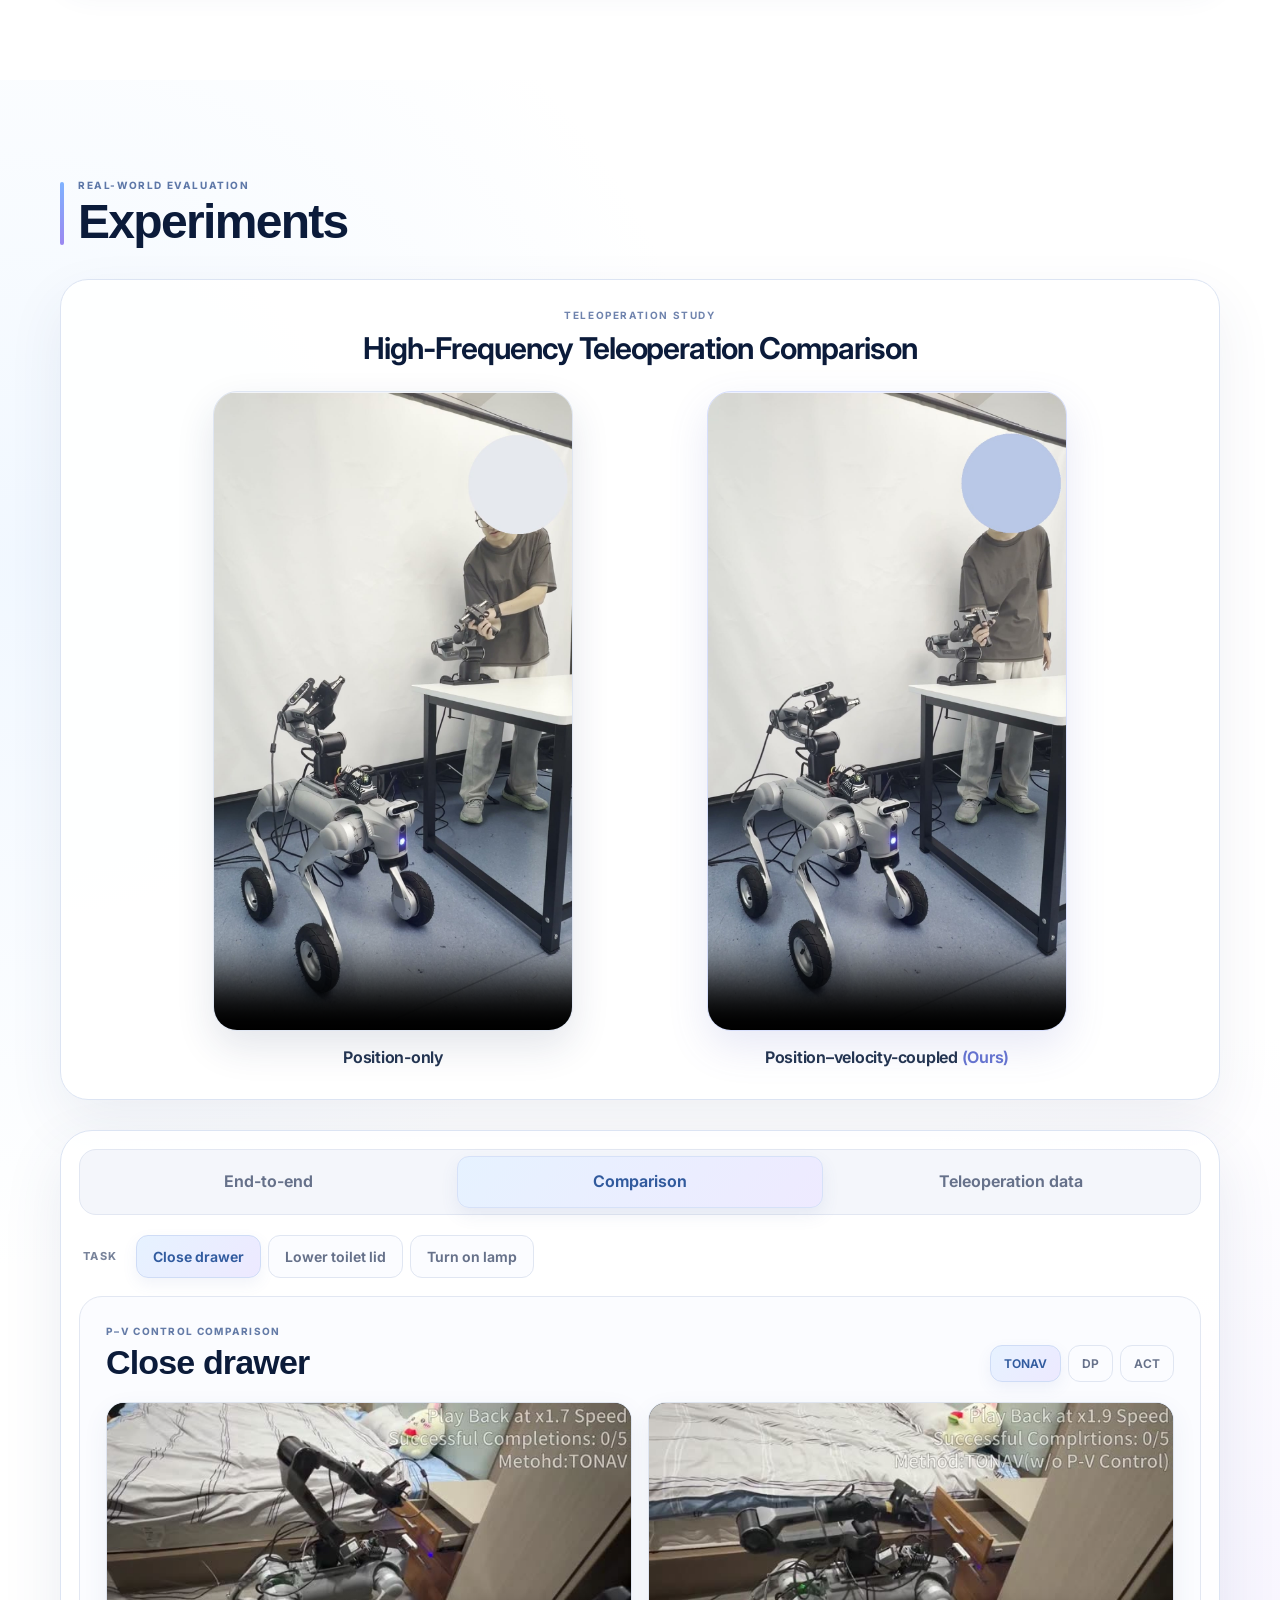
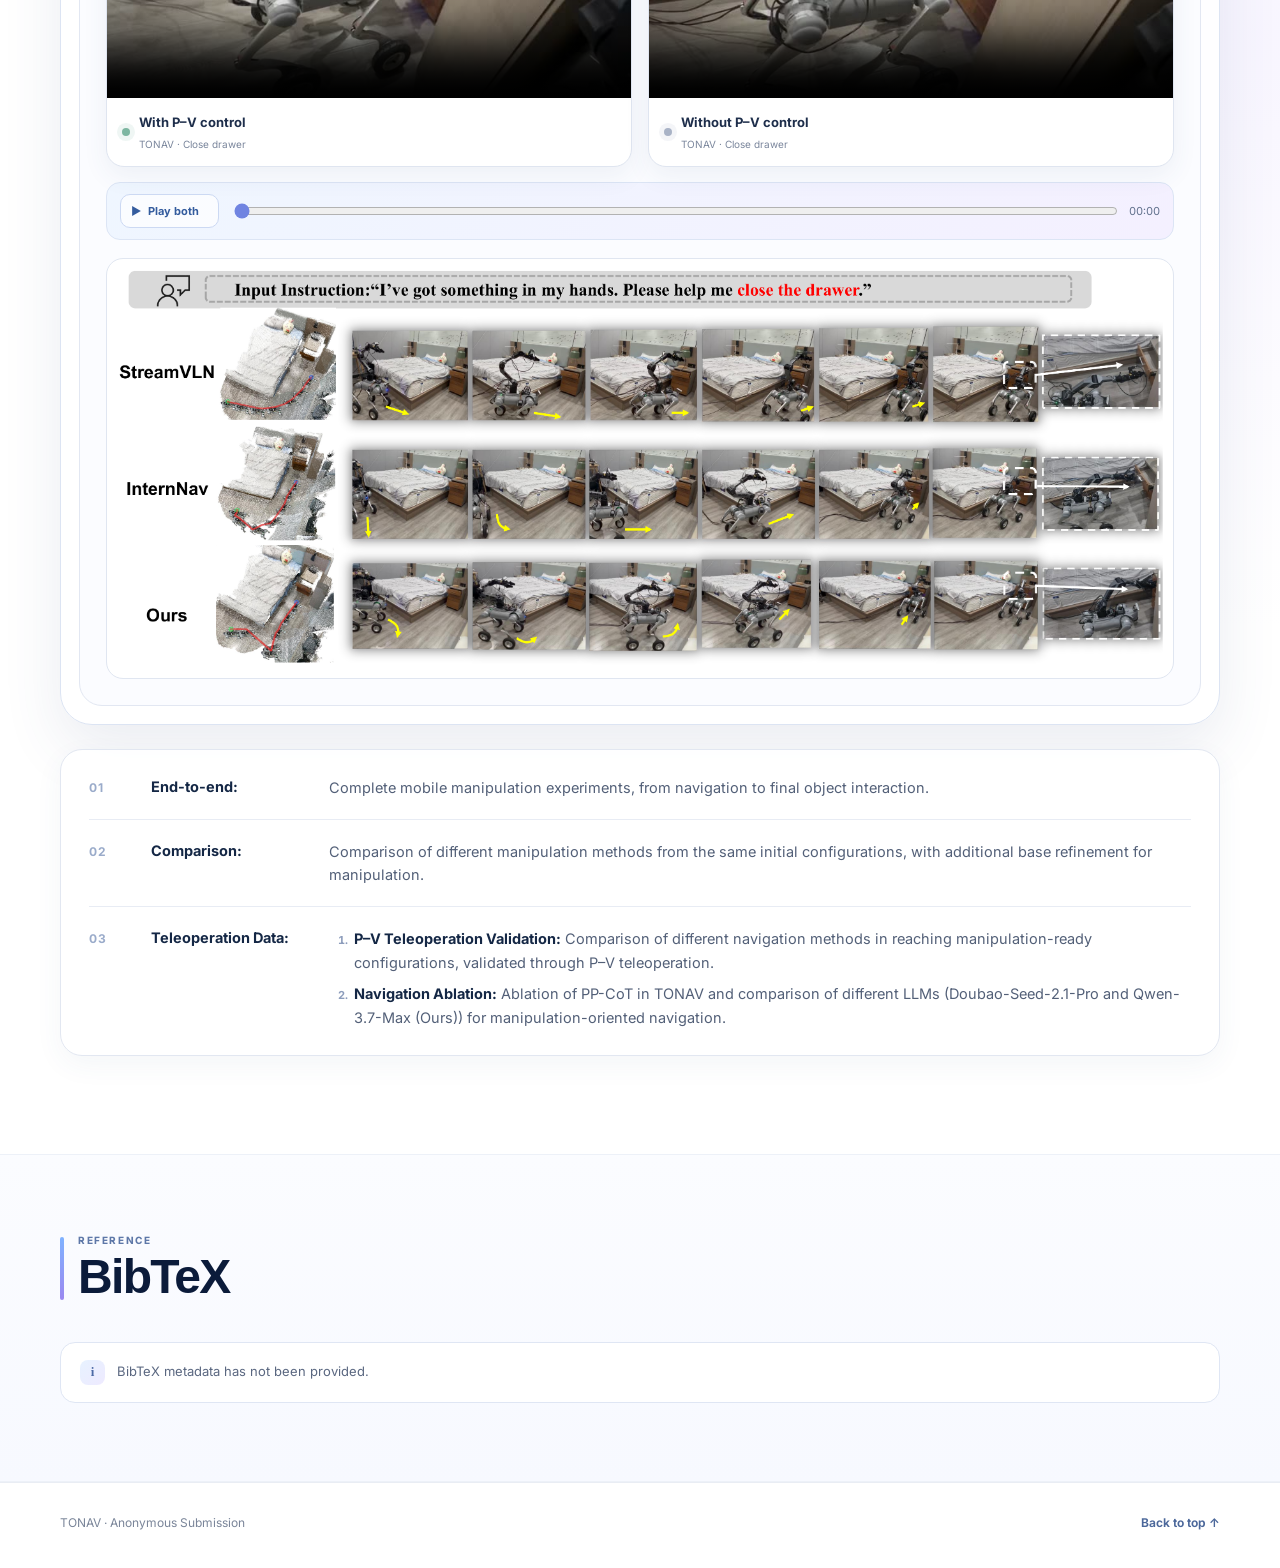
==== commit b168f1f1: "Replace overview with final video" ====
--- a/index.html
+++ b/index.html
@@ -18,7 +18,7 @@
   <link rel="preconnect" href="https://fonts.gstatic.com" crossorigin>
   <link href="https://fonts.googleapis.com/css2?family=Inter:wght@400;500;600;700&amp;display=swap" rel="stylesheet">
   <link rel="stylesheet" href="static/css/index.css?v=20260821-1">
-  <script src="static/js/index.js?v=20260820-4" defer></script>
+  <script src="static/js/index.js?v=20260821-3" defer></script>
 </head>
 
 <body>
@@ -103,7 +103,7 @@
             <p>Task-oriented approach, adaptive refinement, and articulated-object interaction.</p>
           </div>
           <video controls muted loop playsinline preload="metadata">
-            <source src="static/videos/banner_video.mp4" type="video/mp4">
+            <source src="static/videos/banner_video.mp4?v=20260822-3" type="video/mp4">
           </video>
         </div>
       </div>
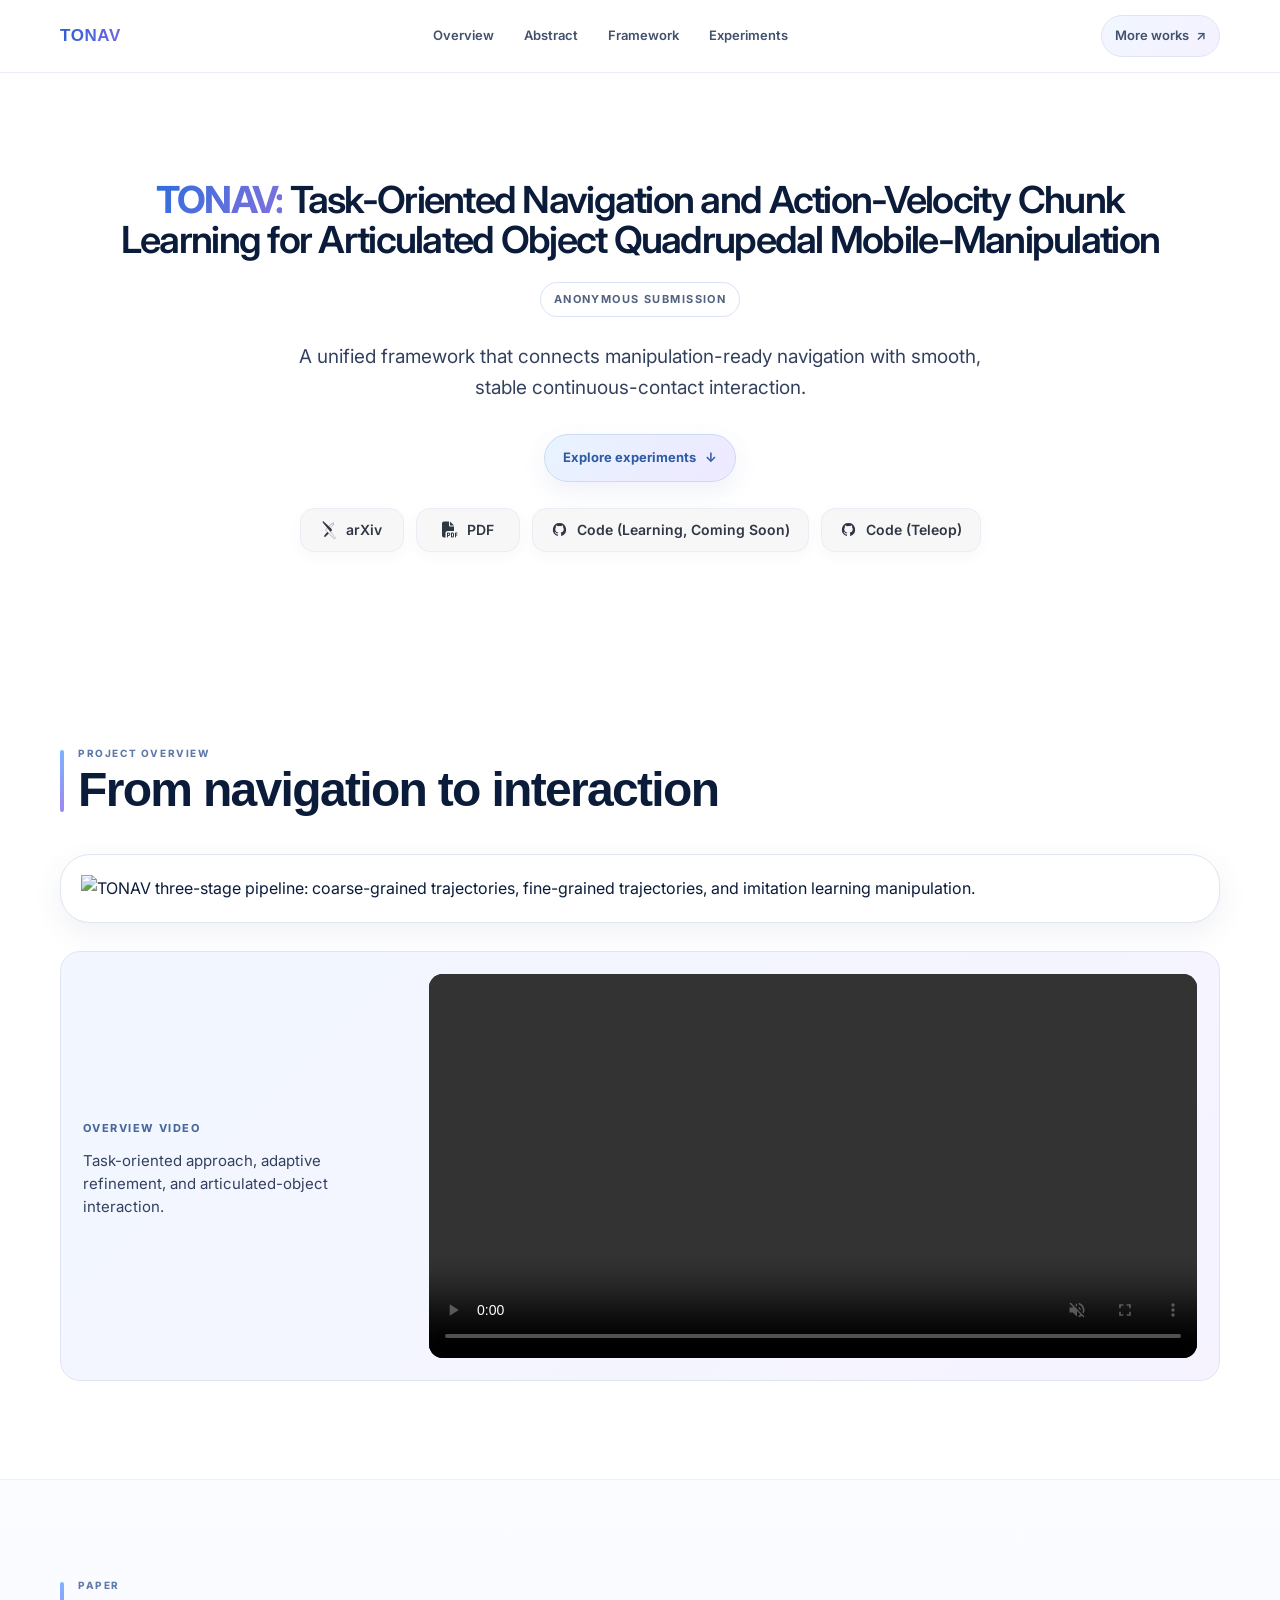
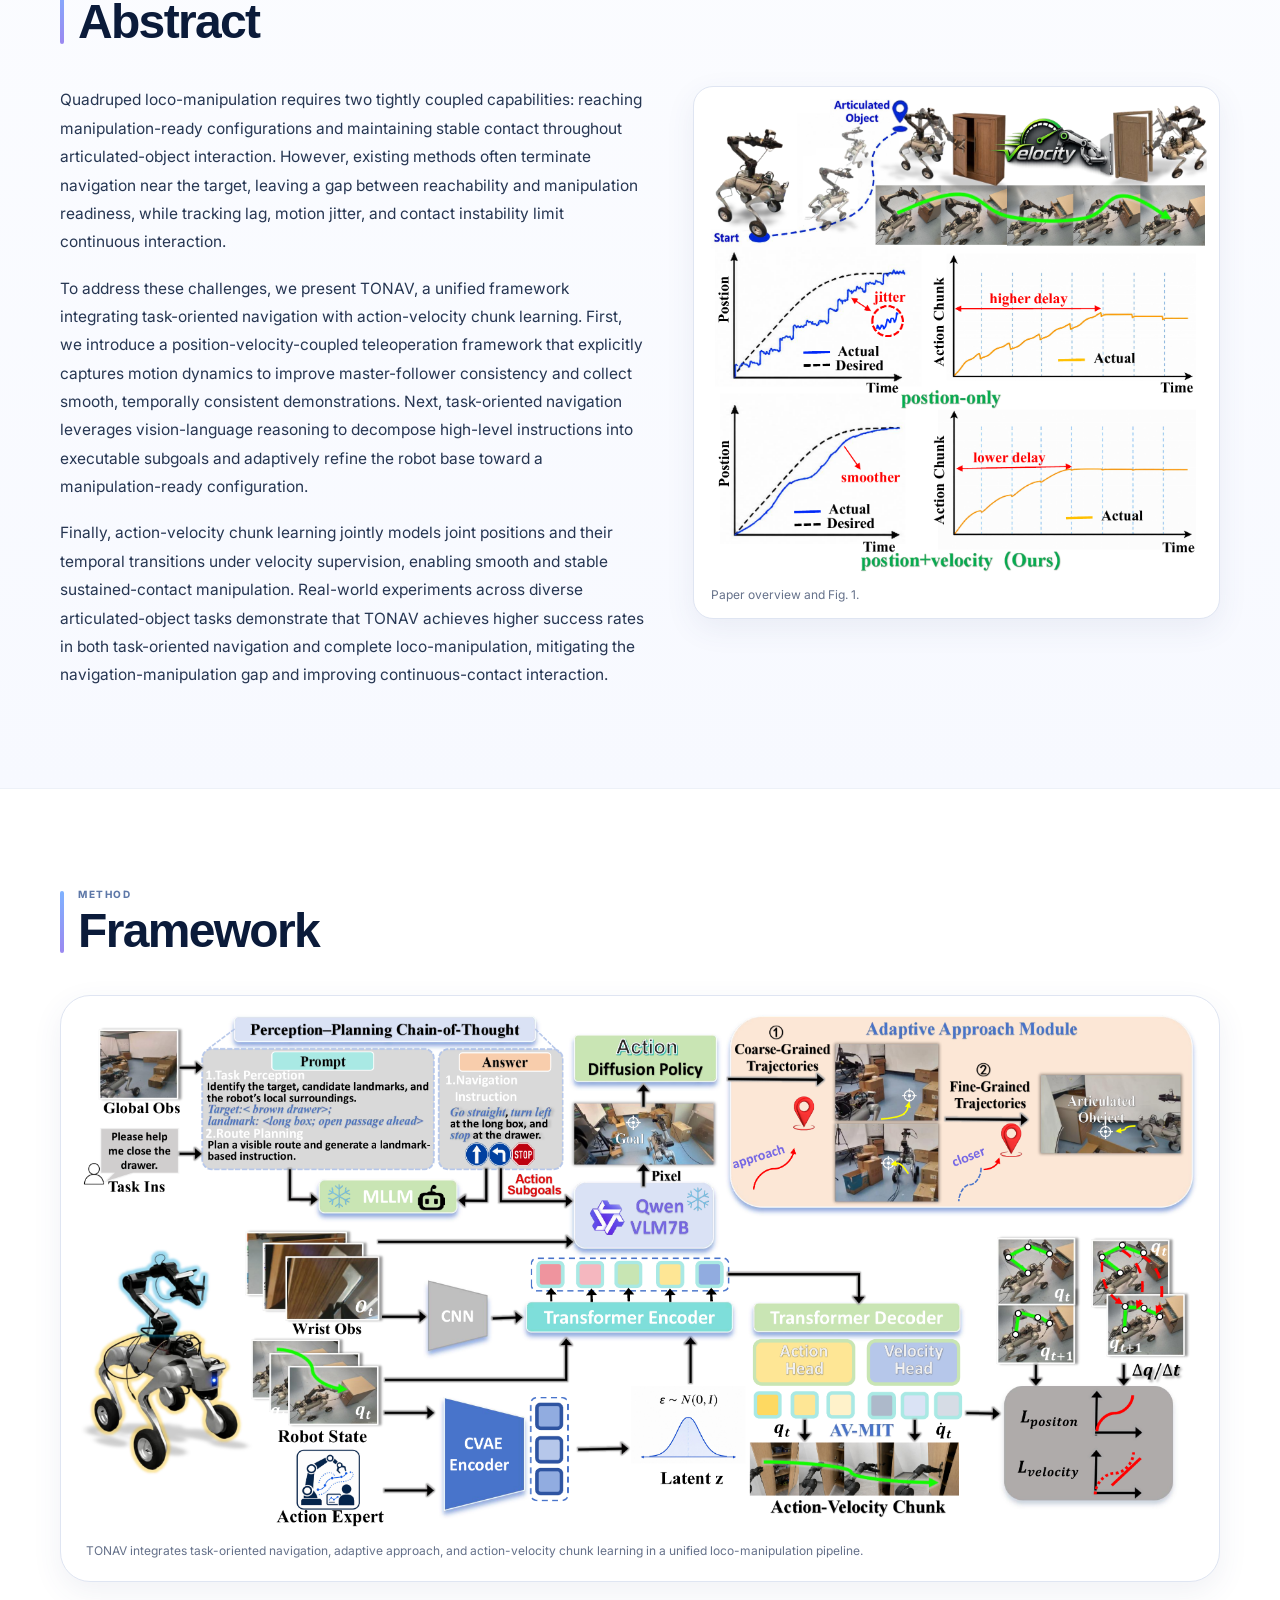
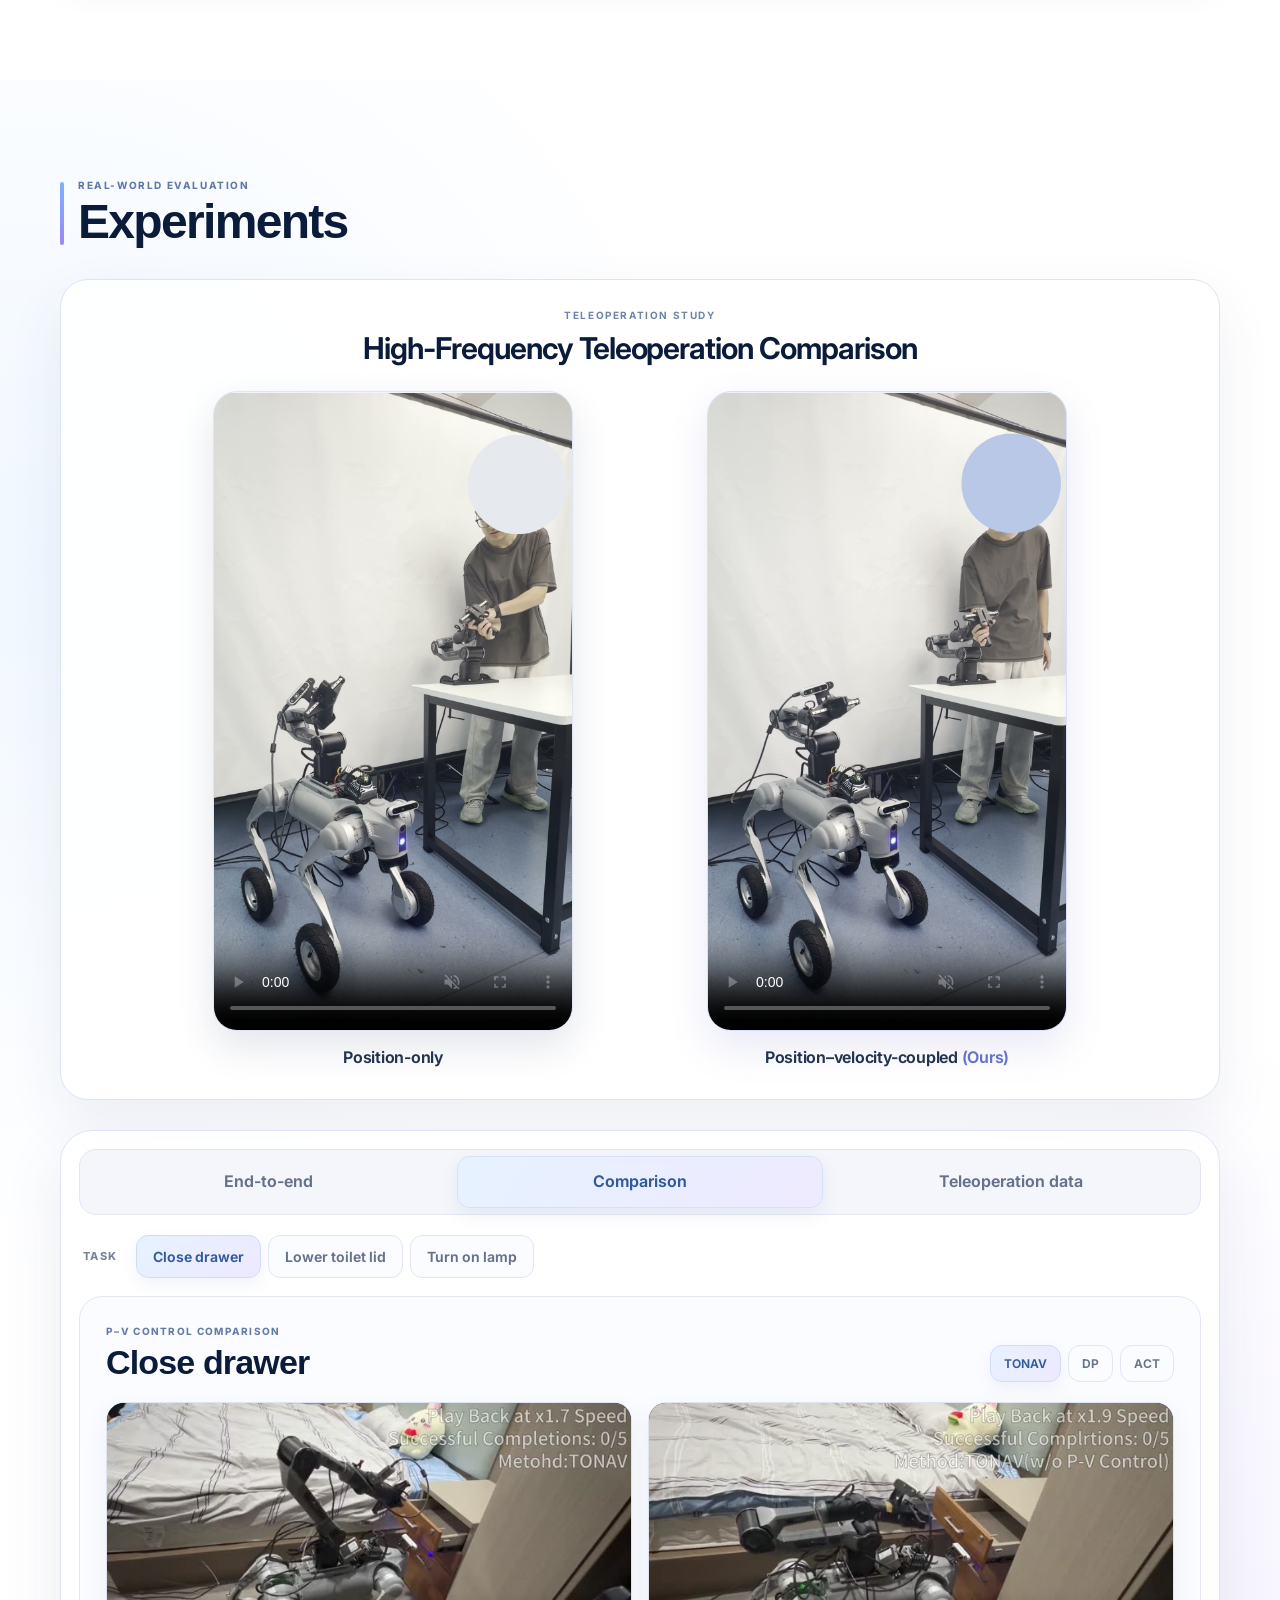
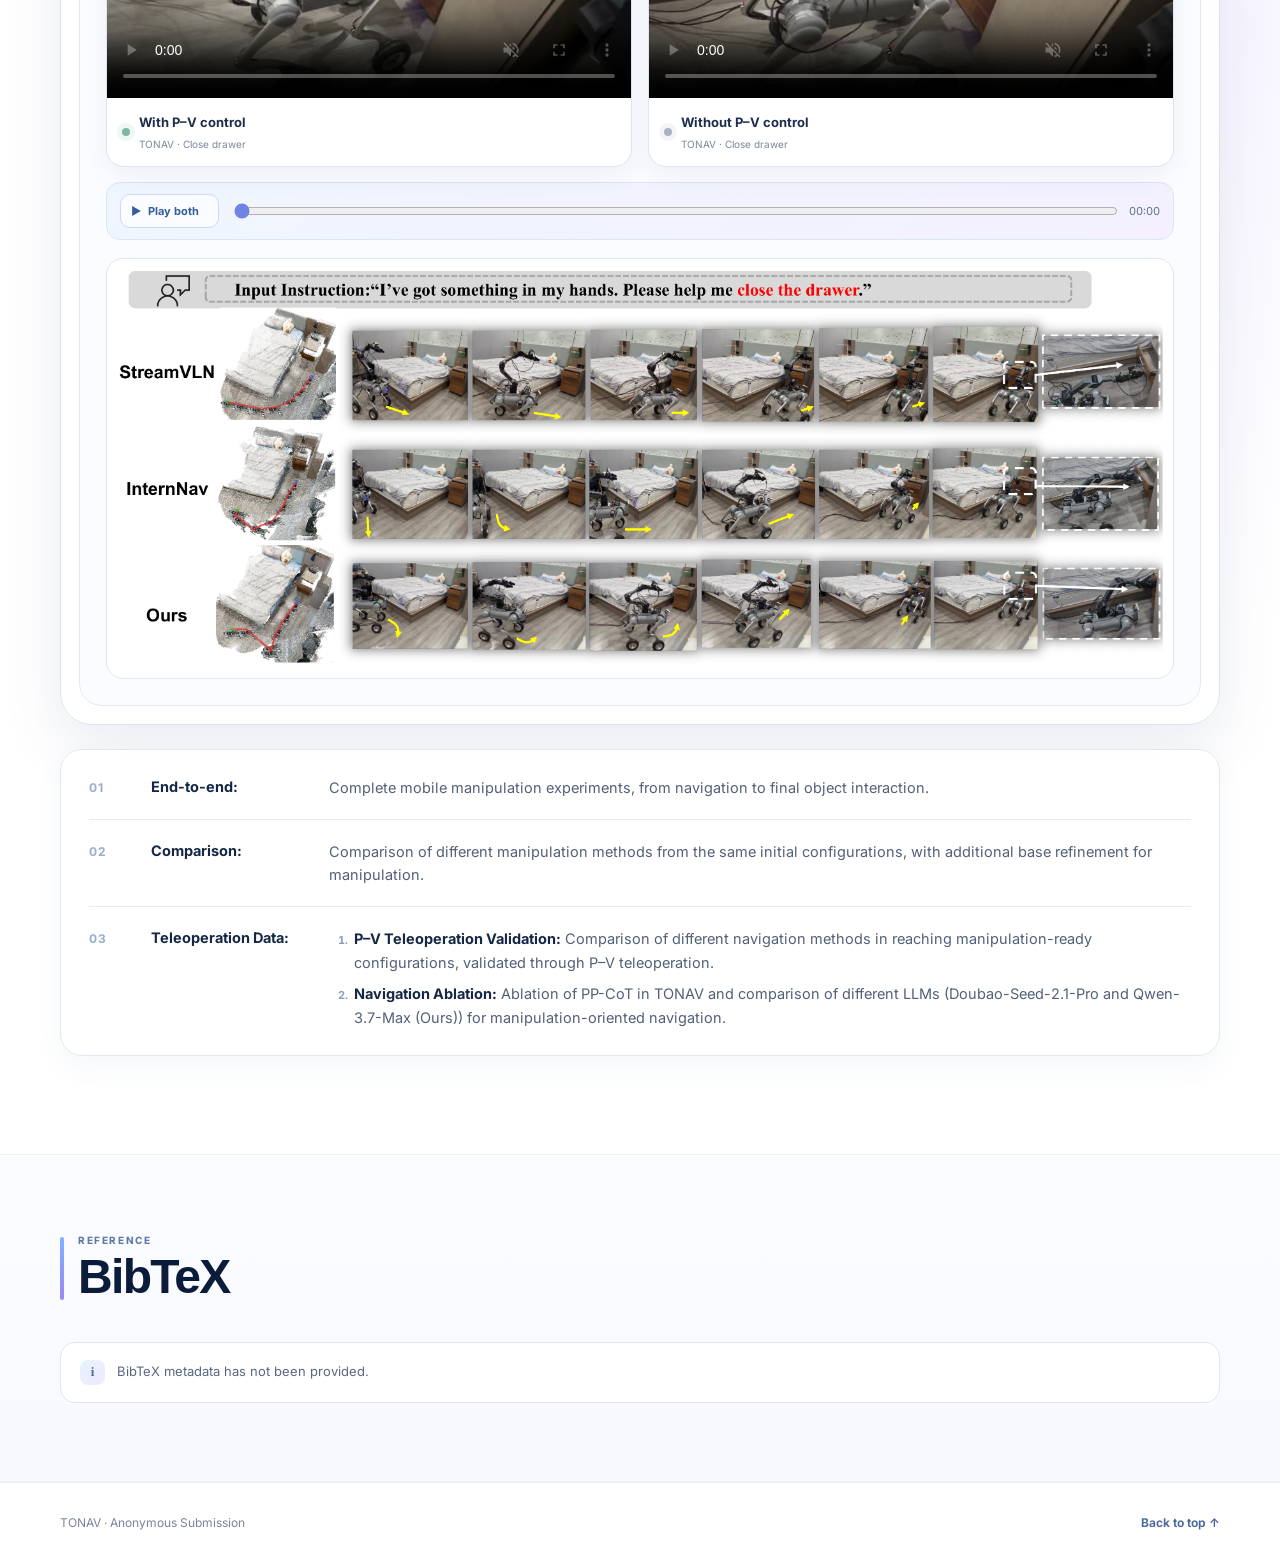
==== commit 2e6d8160: "Update overview video asset" ====
--- a/index.html
+++ b/index.html
@@ -103,7 +103,7 @@
             <p>Task-oriented approach, adaptive refinement, and articulated-object interaction.</p>
           </div>
           <video controls muted loop playsinline preload="metadata">
-            <source src="static/videos/banner_video.mp4?v=20260822-3" type="video/mp4">
+            <source src="static/videos/banner_video.mp4?v=20260822-4" type="video/mp4">
           </video>
         </div>
       </div>
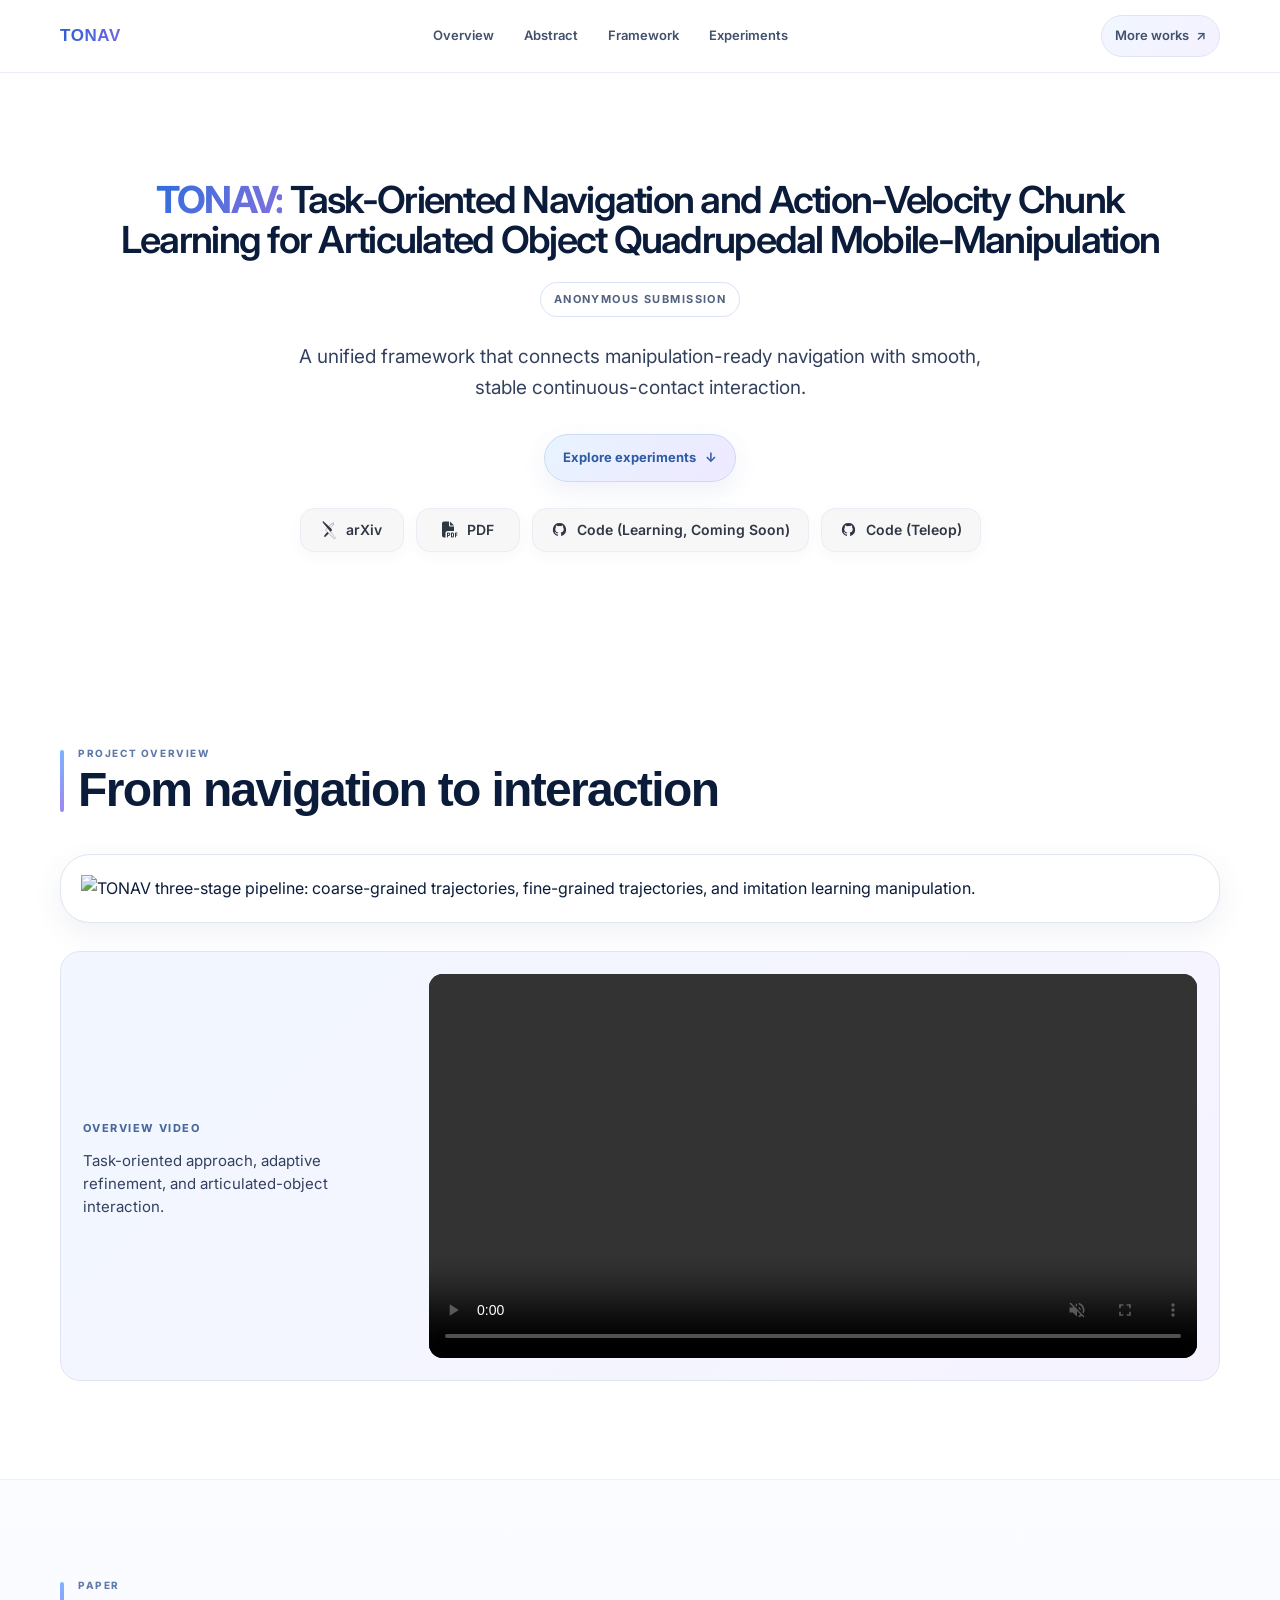
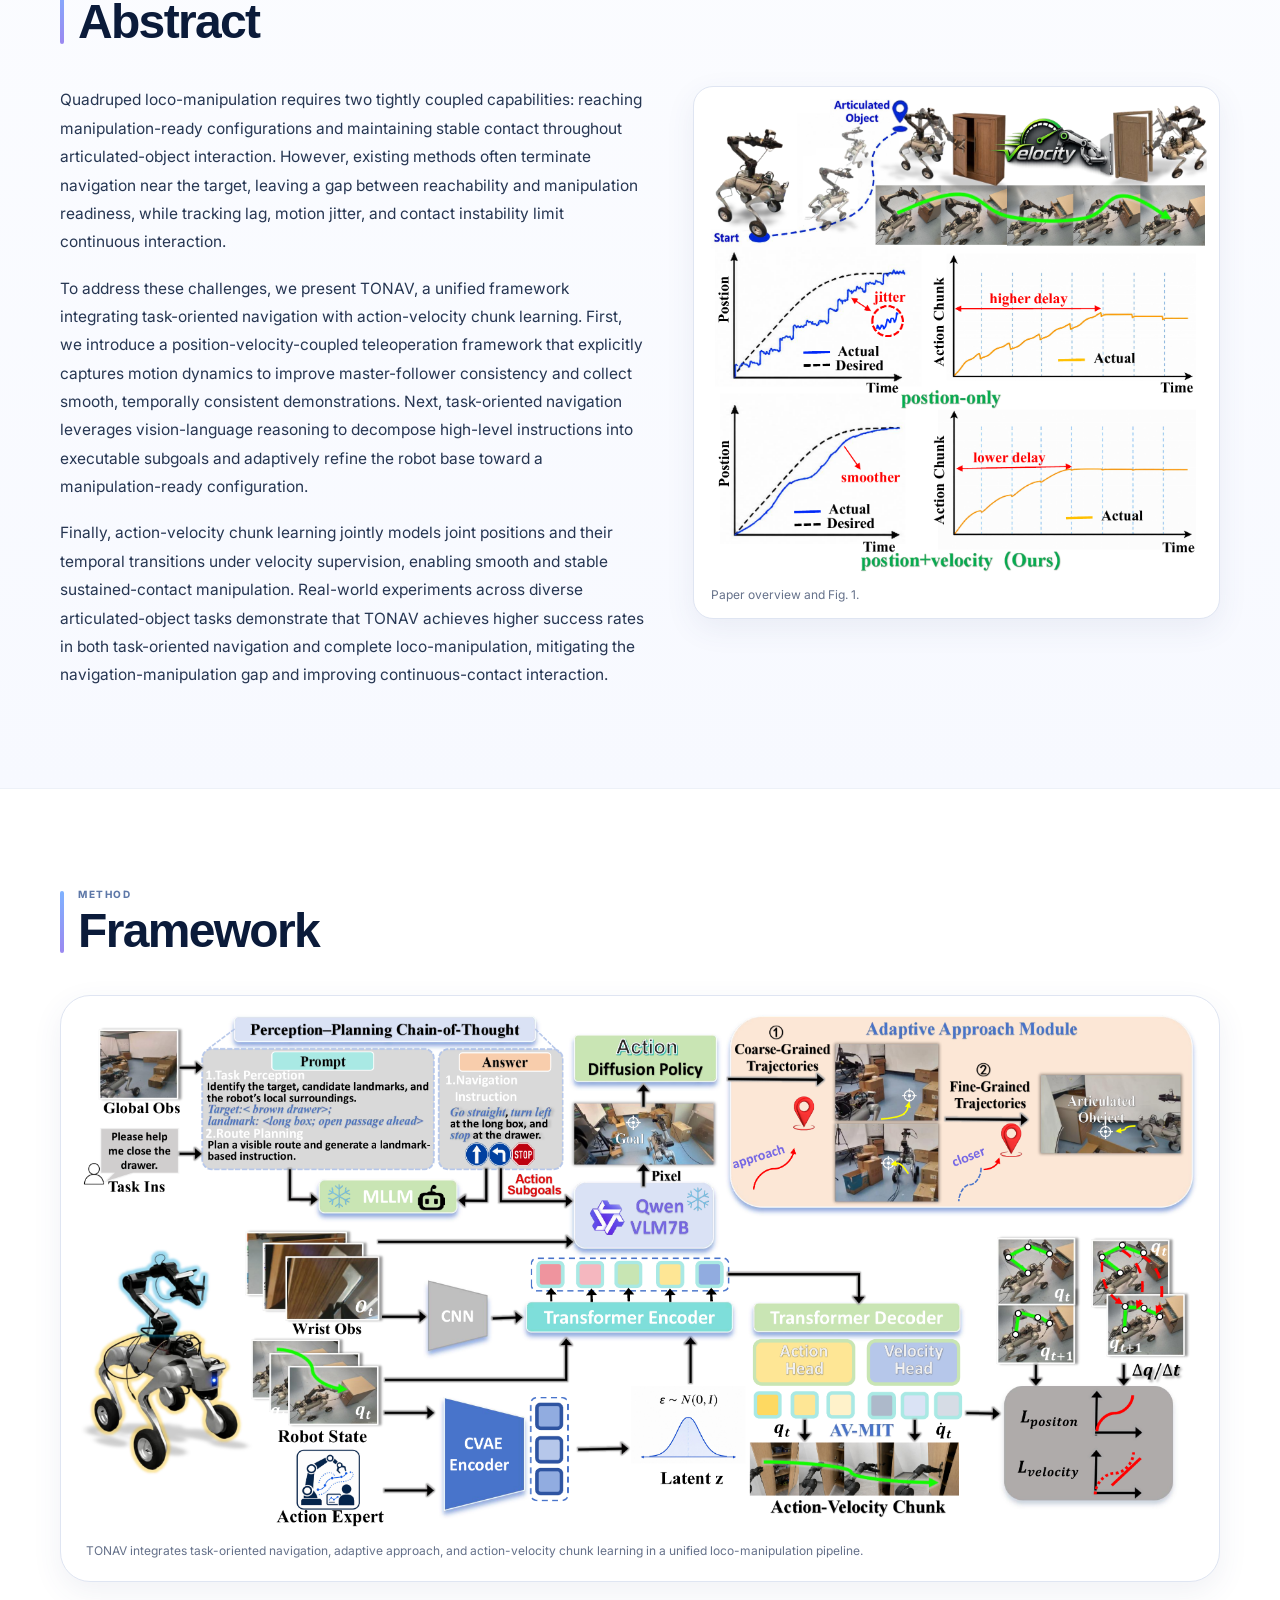
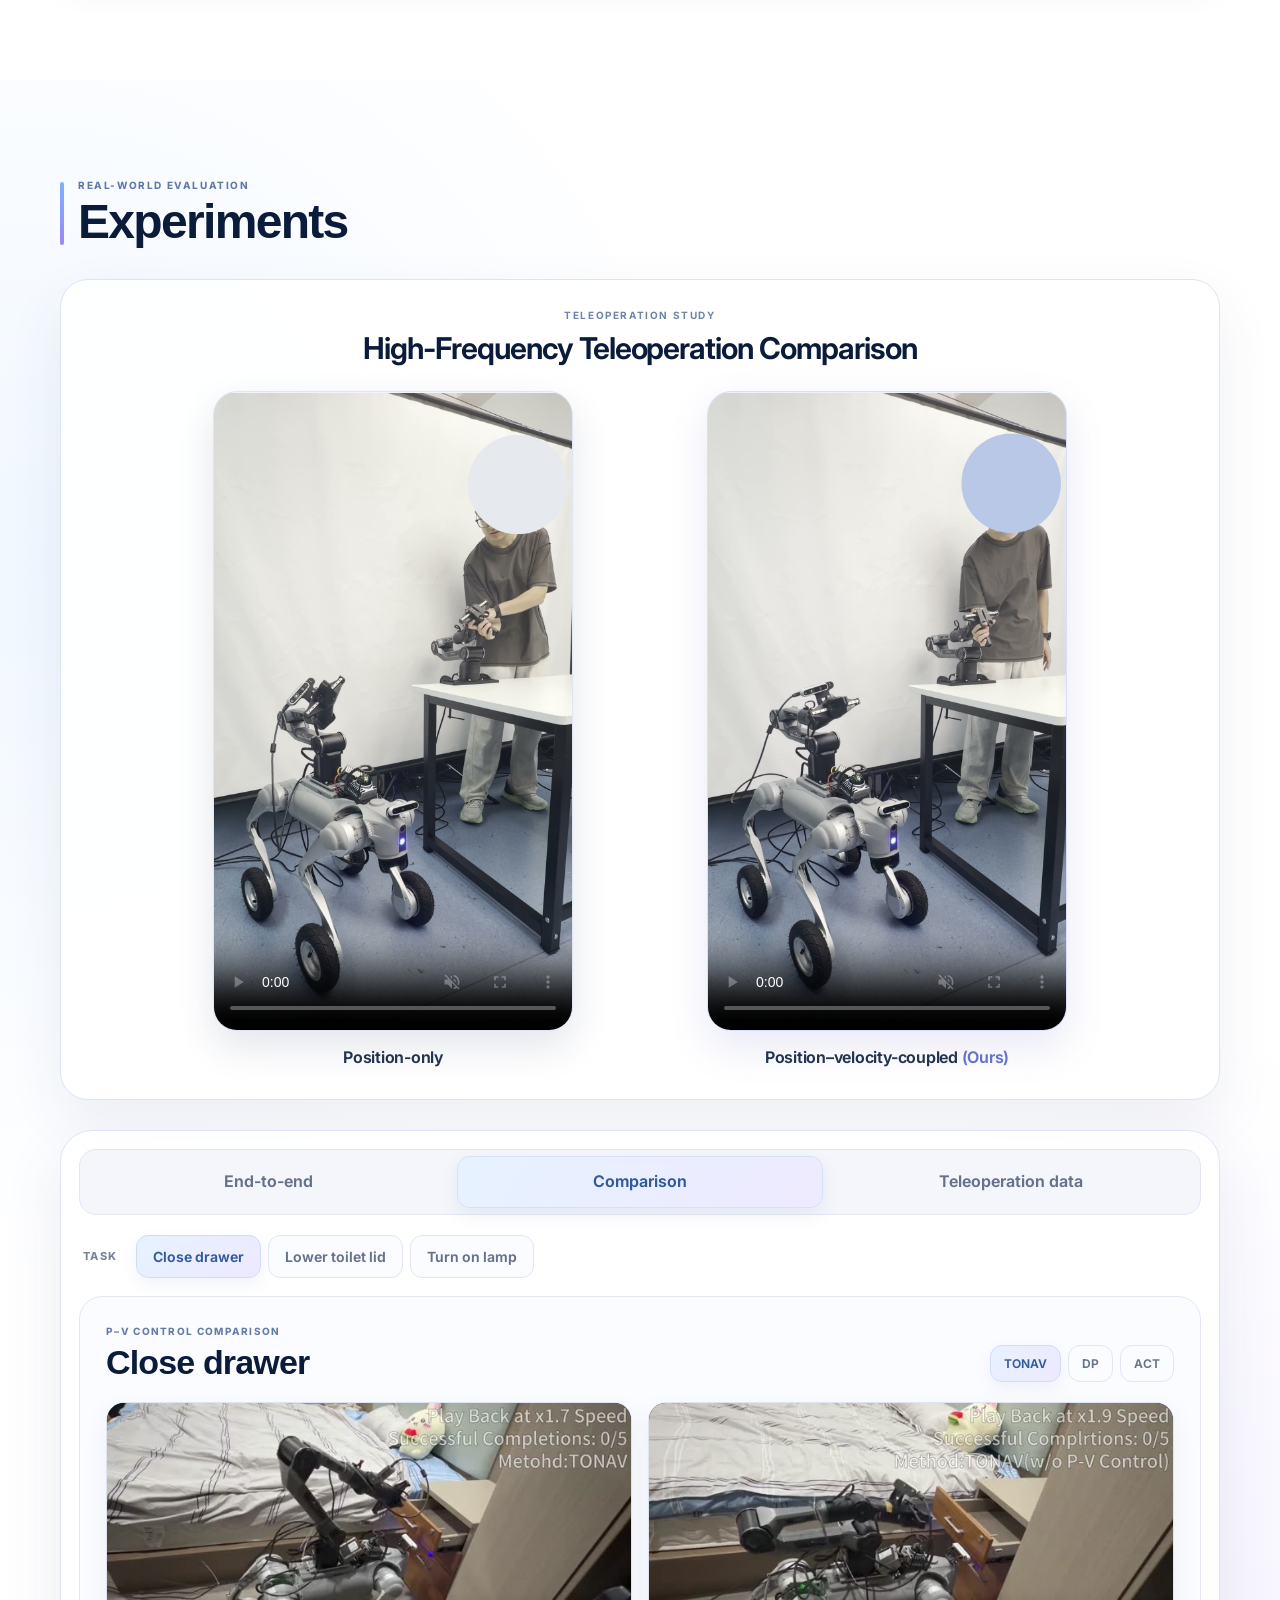
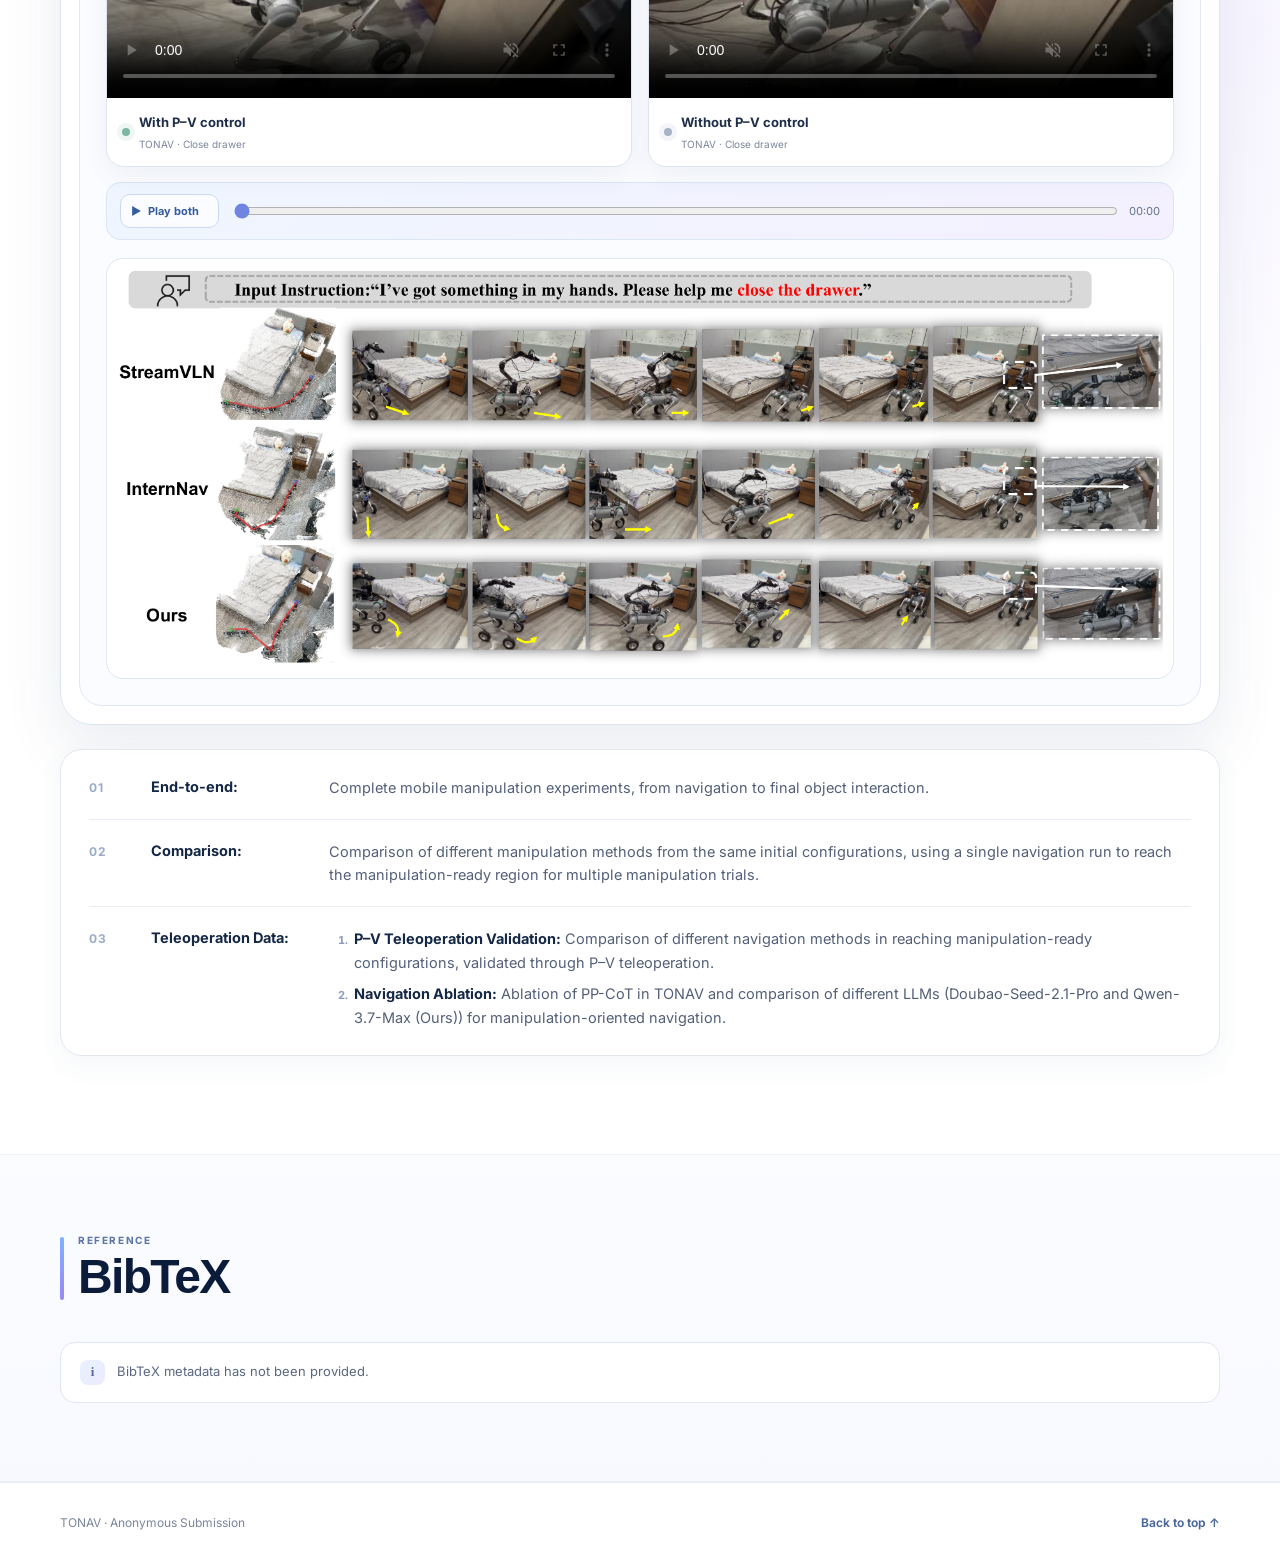
==== commit f9acace6: "Update index.html" ====
--- a/index.html
+++ b/index.html
@@ -103,7 +103,7 @@
             <p>Task-oriented approach, adaptive refinement, and articulated-object interaction.</p>
           </div>
           <video controls muted loop playsinline preload="metadata">
-            <source src="static/videos/banner_video.mp4?v=20260822-4" type="video/mp4">
+            <source src="static/videos/banner_video.mp4?v=20260822-5" type="video/mp4">
           </video>
         </div>
       </div>
@@ -363,7 +363,7 @@
           <div class="note-row">
             <span class="note-index">02</span>
             <strong>Comparison:</strong>
-            <p>Comparison of different manipulation methods from the same initial configurations, with additional base refinement for manipulation.</p>
+            <p>Comparison of different manipulation methods from the same initial configurations, using a single navigation run to reach the manipulation-ready region for multiple manipulation trials.</p>
           </div>
           <div class="note-row note-row--teledata">
             <span class="note-index">03</span>
